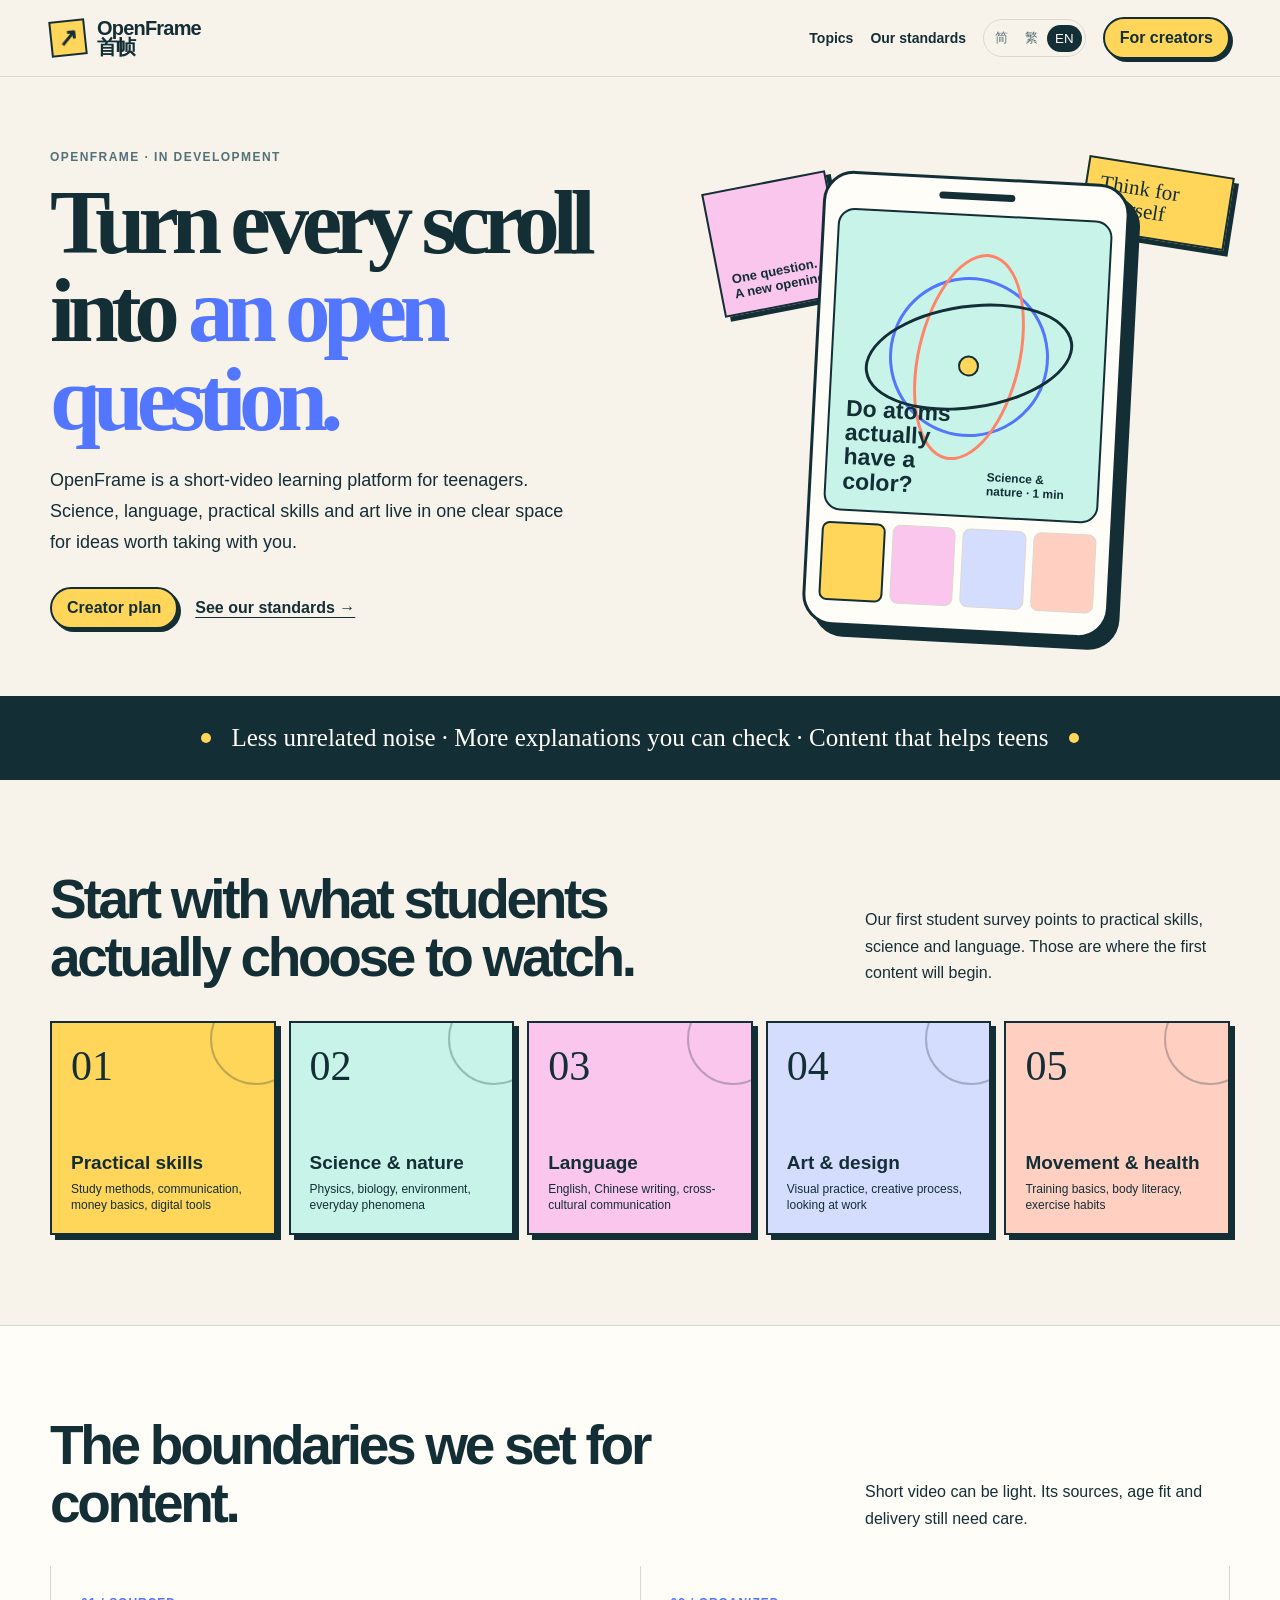
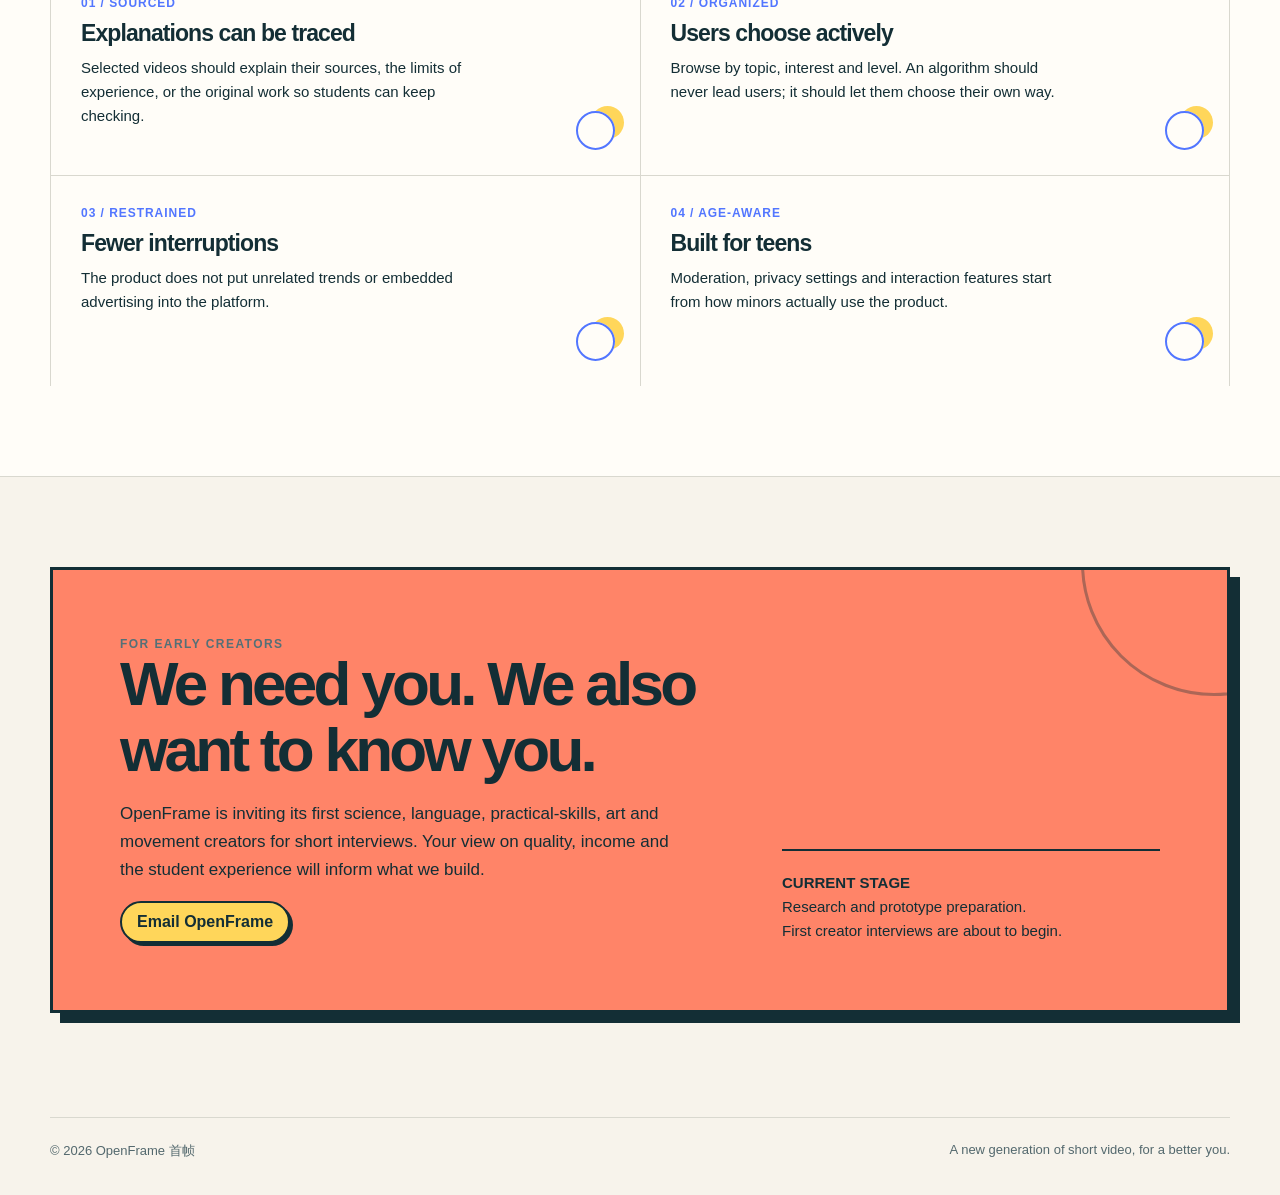
==== index.html @ d8af4b47 "Publish OpenFrame landing page" ====
<!doctype html>
<html lang="zh-Hans"><head><meta charset="utf-8"><meta name="viewport" content="width=device-width,initial-scale=1"><meta name="description" content="OpenFrame 首帧：给青少年的知识短视频平台。"><title>OpenFrame｜首帧</title>
<link rel="stylesheet" href="overrides.css"><style>
:root{--i:#132e35;--c:#f7f3eb;--p:#fffdf8;--y:#ffd65a;--a:#c7f3e8;--o:#ff8468;--b:#5276ff;--k:#fbc6ed;--l:#d9d8cf}*{box-sizing:border-box}html{scroll-behavior:smooth}body{margin:0;background:var(--c);color:var(--i);font-family:"Avenir Next","Noto Sans SC","PingFang SC",Arial,sans-serif}a{color:inherit;text-decoration:none}.wrap{width:min(1180px,calc(100% - 40px));margin:auto}header{position:sticky;top:0;z-index:9;background:#f7f3ebee;border-bottom:1px solid var(--l);backdrop-filter:blur(9px)}.nav{height:76px;display:flex;align-items:center;justify-content:space-between;gap:15px}.brand{display:flex;align-items:center;gap:11px;font-size:20px;font-weight:800;line-height:.95;letter-spacing:-.04em}.mark{width:36px;height:36px;display:grid;place-items:center;background:var(--y);border:2px solid var(--i);transform:rotate(-6deg)}.mark:after{content:"↗";font-size:24px}.right,.links,.langs{display:flex;align-items:center;gap:17px}.links{font-size:14px;font-weight:750}.langs{gap:1px;padding:3px;border:1px solid var(--l);border-radius:999px}.lang{border:0;border-radius:999px;background:transparent;color:#587076;padding:6px 8px;font:750 11px inherit;cursor:pointer}.lang.active{background:var(--i);color:var(--p)}.pill{display:inline-block;padding:10px 15px;border:2px solid var(--i);border-radius:999px;background:var(--y);box-shadow:3px 3px 0 var(--i);font-weight:800}.hero{padding:70px 0 64px;overflow:hidden}.hero-grid{display:grid;grid-template-columns:1.06fr .94fr;align-items:center;gap:55px}.eyebrow{color:#547077;font-size:12px;font-weight:850;letter-spacing:.12em;text-transform:uppercase}h1{margin:15px 0 21px;font:700 clamp(48px,7.15vw,91px)/.97 Georgia,"Noto Serif SC",serif;letter-spacing:-.08em}h1 em{color:var(--b);font-style:normal}.copy{max-width:530px;margin:0;font-size:18px;line-height:1.72}.actions{display:flex;align-items:center;gap:17px;flex-wrap:wrap;margin-top:29px}.under{font-weight:800;text-decoration:underline;text-underline-offset:4px}.scene{position:relative;min-height:485px}.tag{position:absolute;top:7%;left:2%;width:126px;height:126px;padding:12px;display:flex;align-items:end;background:var(--k);border:2px solid var(--i);box-shadow:5px 5px 0 var(--i);transform:rotate(-11deg);font-weight:850;font-size:13px}.bubble{position:absolute;right:0;top:4%;padding:13px;width:147px;background:var(--y);border:2px solid var(--i);box-shadow:5px 5px 0 var(--i);transform:rotate(9deg);font:21px/1.04 Georgia,serif}.phone{position:absolute;bottom:0;left:50%;translate:-50%;width:min(307px,72vw);height:455px;padding:13px;border:3px solid var(--i);border-radius:31px;background:var(--p);box-shadow:11px 11px 0 var(--i);transform:rotate(3deg)}.bar{width:76px;height:7px;margin:0 auto 14px;background:var(--i);border-radius:10px}.video{position:relative;height:303px;padding:16px;display:flex;align-items:end;overflow:hidden;border:2px solid var(--i);border-radius:17px;background:var(--a)}.atom{position:absolute;left:50%;top:47%;width:160px;height:160px;translate:-50% -50%;border:3px solid var(--b);border-radius:50%;transform:rotate(38deg)}.atom:before,.atom:after{content:"";position:absolute;inset:25px -28px;border:3px solid var(--o);border-radius:50%;transform:rotate(62deg)}.atom:after{border-color:var(--i);transform:rotate(-49deg)}.nucleus{position:absolute;left:50%;top:50%;width:21px;height:21px;translate:-50% -50%;border:2px solid var(--i);border-radius:50%;background:var(--y)}.video strong,.video span{position:relative}.video strong{font-size:23px;line-height:1.06}.video span{margin:0 0 2px 9px;font-size:12px;font-weight:750}.thumbs{display:grid;grid-template-columns:repeat(4,1fr);gap:7px;padding-top:11px}.thumb{height:79px;border:1px solid var(--l);border-radius:8px;background:#ebeae2}.thumb:nth-child(1){background:var(--y);border:2px solid var(--i)}.thumb:nth-child(2){background:var(--k)}.thumb:nth-child(3){background:#d5ddff}.thumb:nth-child(4){background:#ffd0c2}.statement{padding:18px 0;background:var(--i);color:var(--p)}.statement .wrap{display:flex;align-items:center;justify-content:center;gap:20px;min-height:48px;text-align:center;font:clamp(17px,2vw,25px)/1.25 Georgia,"Noto Serif SC",serif}.statement i{width:10px;height:10px;flex:0 0 auto;border-radius:50%;background:var(--y)}section{padding:90px 0}.section-top{display:flex;align-items:end;justify-content:space-between;gap:35px;margin-bottom:34px}h2{max-width:700px;margin:0;font-size:clamp(31px,4.3vw,55px);line-height:1.06;letter-spacing:-.06em}.sub{max-width:365px;margin:0;font-size:16px;line-height:1.65}.topics{display:grid;grid-template-columns:repeat(5,1fr);gap:13px}.topic{position:relative;display:flex;flex-direction:column;justify-content:space-between;min-height:214px;padding:19px;overflow:hidden;border:2px solid var(--i);box-shadow:5px 5px 0 var(--i)}.topic:before{content:"";position:absolute;right:-28px;top:-30px;width:88px;height:88px;border:2px solid var(--i);border-radius:50%;opacity:.28}.topic:nth-child(1){background:var(--y)}.topic:nth-child(2){background:var(--a)}.topic:nth-child(3){background:var(--k)}.topic:nth-child(4){background:#d5ddff}.topic:nth-child(5){background:#ffd0c2}.num{font:42px Georgia,serif}.topic b{font-size:19px}.topic small{display:block;margin-top:7px;font-size:12px;line-height:1.36}.principles{background:var(--p);border-top:1px solid var(--l);border-bottom:1px solid var(--l)}.principle-list{display:grid;grid-template-columns:1fr 1fr;border-left:1px solid var(--l)}.principle{position:relative;min-height:210px;padding:30px;overflow:hidden;border-right:1px solid var(--l);border-bottom:1px solid var(--l)}.principle:nth-last-child(-n+2){border-bottom:0}.principle:after{content:"";position:absolute;right:25px;bottom:25px;width:35px;height:35px;border:2px solid var(--b);border-radius:50%;box-shadow:12px -8px 0 -3px var(--y)}.principle label{display:block;margin-bottom:10px;color:var(--b);font-size:12px;font-weight:850;letter-spacing:.08em}.principle h3{margin:0 0 9px;font-size:23px;letter-spacing:-.04em}.principle p{max-width:390px;margin:0;font-size:15px;line-height:1.6}.creator{padding-bottom:104px}.creator-box{position:relative;display:grid;grid-template-columns:1.25fr .75fr;gap:32px;padding:clamp(30px,6vw,67px);overflow:hidden;border:3px solid var(--i);background:var(--o);box-shadow:10px 10px 0 var(--i)}.creator-box:before{content:"";position:absolute;right:-120px;top:-140px;width:260px;height:260px;border:3px solid var(--i);border-radius:50%;opacity:.35}.creator h2,.creator p,.creator .pill,.aside{position:relative}.creator h2{font-size:clamp(36px,5vw,62px)}.creator p{max-width:570px;font-size:17px;line-height:1.65}.aside{align-self:end;padding-top:20px;border-top:2px solid var(--i);font-size:15px;line-height:1.6}footer{display:flex;justify-content:space-between;gap:20px;padding:24px 0 35px;border-top:1px solid var(--l);color:#53686d;font-size:13px}@media(max-width:810px){.links a:not(.pill),.langs{display:none}.hero{padding-top:48px}.hero-grid,.creator-box{grid-template-columns:1fr;gap:38px}.scene{min-height:440px}.section-top{display:block}.sub{margin-top:18px}.topics{grid-template-columns:1fr 1fr}.topic:last-child{grid-column:span 2;min-height:150px}.principle-list{grid-template-columns:1fr}.principle:nth-last-child(2){border-bottom:1px solid var(--l)}footer{display:block}footer span+span{display:block;margin-top:8px}}@media(max-width:450px){.wrap{width:min(100% - 28px,1180px)}.brand{font-size:18px}.phone{width:285px}.right{gap:8px}.right .pill{padding:8px 10px;font-size:12px}}
</style></head>
<body><header><div class="wrap nav"><a class="brand" href="#top"><span class="mark"></span><span>OpenFrame<br>首帧</span></a><div class="right"><nav class="links"><a href="#topics" data-t="navTopics">内容方向</a><a href="#principles" data-t="navPrinciples">我们怎么做</a></nav><div class="langs"><button class="lang" data-l="zh-Hans">简</button><button class="lang" data-l="zh-Hant">繁</button><button class="lang" data-l="en">EN</button></div><a class="pill" href="#creator" data-t="navCreator">给创作者</a></div></div></header>
<main id="top"><section class="hero"><div class="wrap hero-grid"><div><div class="eyebrow" data-t="eyebrow">OpenFrame / 首帧 · 正在筹备</div><h1 data-h="heroTitle">把每一次<br>刷视频，变成<br><em>打开一个问题。</em></h1><p class="copy" data-t="heroCopy">首帧是为中学生设计的知识短视频平台。科学、语言、生活技能与艺术内容在同一个清晰的学习界面里，让用户在日常使用中学到能带走的东西。</p><div class="actions"><a class="pill" href="#creator" data-t="heroCta">我想了解创作者计划</a><a class="under" href="#principles" data-t="heroLink">看看我们的标准 →</a></div></div><div class="scene"><div class="tag" data-h="visualLabel">一个问题，<br>一扇新窗口。</div><div class="bubble" data-h="visualSpeech">学会自己<br>判断</div><div class="phone"><div class="bar"></div><div class="video"><div class="atom"></div><div class="nucleus"></div><strong data-h="videoQuestion">原子真的<br>有颜色吗？</strong><span data-t="videoMeta">科学与自然 · 1 分钟</span></div><div class="thumbs"><i class="thumb"></i><i class="thumb"></i><i class="thumb"></i><i class="thumb"></i></div></div></div></div></section>
<div class="statement"><div class="wrap"><i></i><span data-t="statement">少一点无关信息 · 多一点可验证的解释 · 给青少年真正有用的内容</span><i></i></div></div>
<section id="topics"><div class="wrap"><div class="section-top"><h2 data-t="topicsTitle">从学生真正会去看的内容开始。</h2><p class="sub" data-t="topicsCopy">早期学生问卷显示，生活技能、科学和语言是最受欢迎的方向。首批内容会先把这些做清楚。</p></div><div class="topics"><article class="topic"><div class="num">01</div><div><b data-t="topic1">生活技能</b><small data-t="topic1s">学习方法、表达、金钱常识、数字工具</small></div></article><article class="topic"><div class="num">02</div><div><b data-t="topic2">科学与自然</b><small data-t="topic2s">物理、生物、环境、日常现象</small></div></article><article class="topic"><div class="num">03</div><div><b data-t="topic3">语言</b><small data-t="topic3s">英语、中文写作、跨文化沟通</small></div></article><article class="topic"><div class="num">04</div><div><b data-t="topic4">艺术与设计</b><small data-t="topic4s">视觉训练、创作方法、作品观察</small></div></article><article class="topic"><div class="num">05</div><div><b data-t="topic5">运动与健康</b><small data-t="topic5s">基础训练、身体常识、运动习惯</small></div></article></div></div></section>
<section id="principles" class="principles"><div class="wrap"><div class="section-top"><h2 data-t="principlesTitle">我们给内容设下的边界。</h2><p class="sub" data-t="principlesCopy">短视频可以轻，但信息来源、适龄程度和表达方式不能随便。</p></div><div class="principle-list"><article class="principle"><label data-t="p1l">01 / 有出处</label><h3 data-t="p1h">解释能追溯</h3><p data-t="p1p">每条入选内容会尽量说明资料出处、经验范围或原始作品来源，让学生能继续查证。</p></article><article class="principle"><label data-t="p2l">02 / 有分区</label><h3 data-t="p2h">用户能主动选择</h3><p data-t="p2p">按主题、兴趣与难度浏览。算法从来不应带着用户走、而应允许用户选择怎么走。</p></article><article class="principle"><label data-t="p3l">03 / 有节制</label><h3 data-t="p3h">少一点打断</h3><p data-t="p3p">产品不把无关热点和广告植入平台中。</p></article><article class="principle"><label data-t="p4l">04 / 有年龄意识</label><h3 data-t="p4h">为青少年而设</h3><p data-t="p4p">内容审核、隐私设置和互动功能，会以未成年用户的实际使用场景为前提。</p></article></div></div></section>
<section id="creator" class="creator"><div class="wrap creator-box"><div><div class="eyebrow">FOR EARLY CREATORS</div><h2 data-t="creatorTitle">我们需要你、也想认识你。</h2><p data-t="creatorCopy">首帧正在邀请第一批科普、语言、生活技能、艺术与运动创作者参与访谈。我们会先听创作者对内容质量、收益与学生体验的看法，再决定产品细节。</p><a class="pill" href="mailto:hello@openframe.run.place?subject=OpenFrame%20Creator%20Contact" data-t="creatorCta">通过邮件联系首帧</a></div><aside class="aside"><strong data-t="stage">目前阶段</strong><br><span data-h="stageText">研究与原型筹备中。<br>首批创作者访谈即将开始。</span></aside></div></section></main>
<footer class="wrap"><span>© 2026 OpenFrame 首帧</span><span data-t="footer">新一代短视频，送给更好的自己。</span></footer>
<script>
const T={
"zh-Hans":{navTopics:"内容方向",navPrinciples:"我们怎么做",navCreator:"给创作者",eyebrow:"OpenFrame / 首帧 · 正在筹备",heroTitle:"把每一次<br>刷视频，变成<br><em>打开一个问题。</em>",heroCopy:"首帧是为中学生设计的知识短视频平台。科学、语言、生活技能与艺术内容在同一个清晰的学习界面里，让用户在日常使用中学到能带走的东西。",heroCta:"我想了解创作者计划",heroLink:"看看我们的标准 →",visualLabel:"一个问题，<br>一扇新窗口。",visualSpeech:"学会自己<br>判断",videoQuestion:"原子真的<br>有颜色吗？",videoMeta:"科学与自然 · 1 分钟",statement:"少一点无关信息 · 多一点可验证的解释 · 给青少年真正有用的内容",topicsTitle:"从学生真正会去看的内容开始。",topicsCopy:"早期学生问卷显示，生活技能、科学和语言是最受欢迎的方向。首批内容会先把这些做清楚。",topic1:"生活技能",topic1s:"学习方法、表达、金钱常识、数字工具",topic2:"科学与自然",topic2s:"物理、生物、环境、日常现象",topic3:"语言",topic3s:"英语、中文写作、跨文化沟通",topic4:"艺术与设计",topic4s:"视觉训练、创作方法、作品观察",topic5:"运动与健康",topic5s:"基础训练、身体常识、运动习惯",principlesTitle:"我们给内容设下的边界。",principlesCopy:"短视频可以轻，但信息来源、适龄程度和表达方式不能随便。",p1l:"01 / 有出处",p1h:"解释能追溯",p1p:"每条入选内容会尽量说明资料出处、经验范围或原始作品来源，让学生能继续查证。",p2l:"02 / 有分区",p2h:"用户能主动选择",p2p:"按主题、兴趣与难度浏览。算法从来不应带着用户走、而应允许用户选择怎么走。",p3l:"03 / 有节制",p3h:"少一点打断",p3p:"产品不把无关热点和广告植入平台中。",p4l:"04 / 有年龄意识",p4h:"为青少年而设",p4p:"内容审核、隐私设置和互动功能，会以未成年用户的实际使用场景为前提。",creatorTitle:"我们需要你、也想认识你。",creatorCopy:"首帧正在邀请第一批科普、语言、生活技能、艺术与运动创作者参与访谈。我们会先听创作者对内容质量、收益与学生体验的看法，再决定产品细节。",creatorCta:"通过邮件联系首帧",stage:"目前阶段",stageText:"研究与原型筹备中。<br>首批创作者访谈即将开始。",footer:"新一代短视频，送给更好的自己。"},
"zh-Hant":{navTopics:"內容方向",navPrinciples:"我們怎麼做",navCreator:"給創作者",eyebrow:"OpenFrame / 首幀 · 正在籌備",heroTitle:"把每一次<br>滑影片，變成<br><em>打開一個問題。</em>",heroCopy:"首幀是為中學生設計的知識短影片平台。科學、語言、生活技能與藝術內容在同一個清晰的學習介面裡，讓用戶在日常使用中學到能帶走的東西。",heroCta:"我想了解創作者計畫",heroLink:"看看我們的標準 →",visualLabel:"一個問題，<br>一扇新窗口。",visualSpeech:"學會自己<br>判斷",videoQuestion:"原子真的<br>有顏色嗎？",videoMeta:"科學與自然 · 1 分鐘",statement:"少一點無關資訊 · 多一點可驗證的解釋 · 給青少年真正有用的內容",topicsTitle:"從學生真正會去看的內容開始。",topicsCopy:"早期學生問卷顯示，生活技能、科學和語言是最受歡迎的方向。首批內容會先把這些做清楚。",topic1:"生活技能",topic1s:"學習方法、表達、金錢常識、數位工具",topic2:"科學與自然",topic2s:"物理、生物、環境、日常現象",topic3:"語言",topic3s:"英語、中文寫作、跨文化溝通",topic4:"藝術與設計",topic4s:"視覺訓練、創作方法、作品觀察",topic5:"運動與健康",topic5s:"基礎訓練、身體常識、運動習慣",principlesTitle:"我們給內容設下的邊界。",principlesCopy:"短影片可以輕，但資訊來源、適齡程度和表達方式不能隨便。",p1l:"01 / 有出處",p1h:"解釋能追溯",p1p:"每條入選內容會盡量說明資料出處、經驗範圍或原始作品來源，讓學生能繼續查證。",p2l:"02 / 有分區",p2h:"用戶能主動選擇",p2p:"按主題、興趣與難度瀏覽。演算法從來不應帶著用戶走、而應允許用戶選擇怎麼走。",p3l:"03 / 有節制",p3h:"少一點打斷",p3p:"產品不把無關熱點和廣告植入平台中。",p4l:"04 / 有年齡意識",p4h:"為青少年而設",p4p:"內容審核、私隱設定和互動功能，會以未成年用戶的實際使用場景為前提。",creatorTitle:"我們需要你、也想認識你。",creatorCopy:"首幀正在邀請第一批科普、語言、生活技能、藝術與運動創作者參與訪談。我們會先聽創作者對內容品質、收益與學生體驗的看法，再決定產品細節。",creatorCta:"透過電郵聯絡首幀",stage:"目前階段",stageText:"研究與原型籌備中。<br>首批創作者訪談即將開始。",footer:"新一代短影片，送給更好的自己。"},
en:{navTopics:"Topics",navPrinciples:"Our standards",navCreator:"For creators",eyebrow:"OpenFrame · in development",heroTitle:"Turn every scroll<br>into <em>an open question.</em>",heroCopy:"OpenFrame is a short-video learning platform for teenagers. Science, language, practical skills and art live in one clear space for ideas worth taking with you.",heroCta:"Creator plan",heroLink:"See our standards →",visualLabel:"One question.<br>A new opening.",visualSpeech:"Think for<br>yourself",videoQuestion:"Do atoms actually<br>have a color?",videoMeta:"Science & nature · 1 min",statement:"Less unrelated noise · More explanations you can check · Content that helps teens",topicsTitle:"Start with what students actually choose to watch.",topicsCopy:"Our first student survey points to practical skills, science and language. Those are where the first content will begin.",topic1:"Practical skills",topic1s:"Study methods, communication, money basics, digital tools",topic2:"Science & nature",topic2s:"Physics, biology, environment, everyday phenomena",topic3:"Language",topic3s:"English, Chinese writing, cross-cultural communication",topic4:"Art & design",topic4s:"Visual practice, creative process, looking at work",topic5:"Movement & health",topic5s:"Training basics, body literacy, exercise habits",principlesTitle:"The boundaries we set for content.",principlesCopy:"Short video can be light. Its sources, age fit and delivery still need care.",p1l:"01 / SOURCED",p1h:"Explanations can be traced",p1p:"Selected videos should explain their sources, the limits of experience, or the original work so students can keep checking.",p2l:"02 / ORGANIZED",p2h:"Users choose actively",p2p:"Browse by topic, interest and level. An algorithm should never lead users; it should let them choose their own way.",p3l:"03 / RESTRAINED",p3h:"Fewer interruptions",p3p:"The product does not put unrelated trends or embedded advertising into the platform.",p4l:"04 / AGE-AWARE",p4h:"Built for teens",p4p:"Moderation, privacy settings and interaction features start from how minors actually use the product.",creatorTitle:"We need you. We also want to know you.",creatorCopy:"OpenFrame is inviting its first science, language, practical-skills, art and movement creators for short interviews. Your view on quality, income and the student experience will inform what we build.",creatorCta:"Email OpenFrame",stage:"CURRENT STAGE",stageText:"Research and prototype preparation.<br>First creator interviews are about to begin.",footer:"A new generation of short video, for a better you."}};
function setLang(l){let d=T[l];document.documentElement.lang=l;document.querySelectorAll("[data-t]").forEach(e=>e.textContent=d[e.dataset.t]);document.querySelectorAll("[data-h]").forEach(e=>e.innerHTML=d[e.dataset.h]);document.querySelectorAll(".lang").forEach(e=>e.classList.toggle("active",e.dataset.l===l));localStorage.setItem("openframe-lang",l)}let s=localStorage.getItem("openframe-lang"),n=navigator.language.toLowerCase(),l=s||(n.startsWith("zh-hk")||n.startsWith("zh-tw")||n.startsWith("zh-mo")?"zh-Hant":n.startsWith("zh")?"zh-Hans":"en");setLang(l);document.querySelectorAll(".lang").forEach(b=>b.onclick=()=>setLang(b.dataset.l));
</script></body></html>
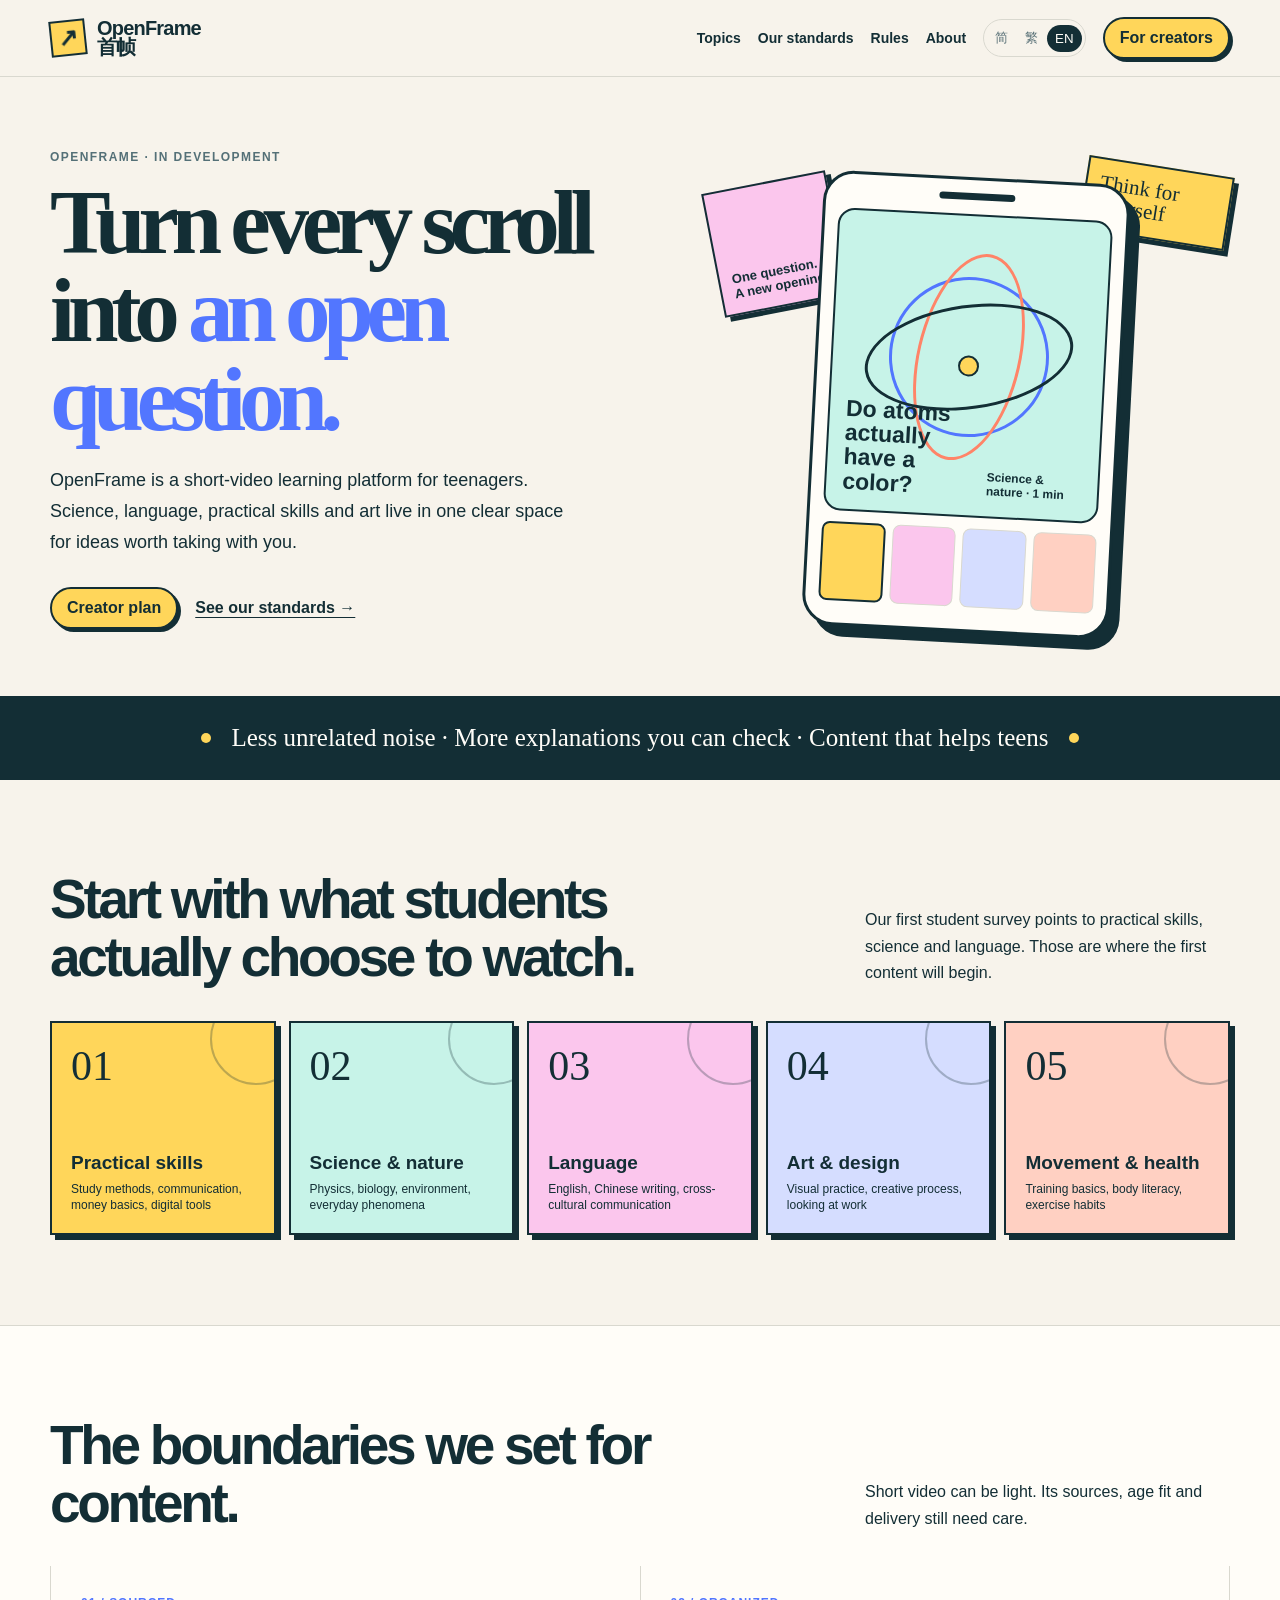
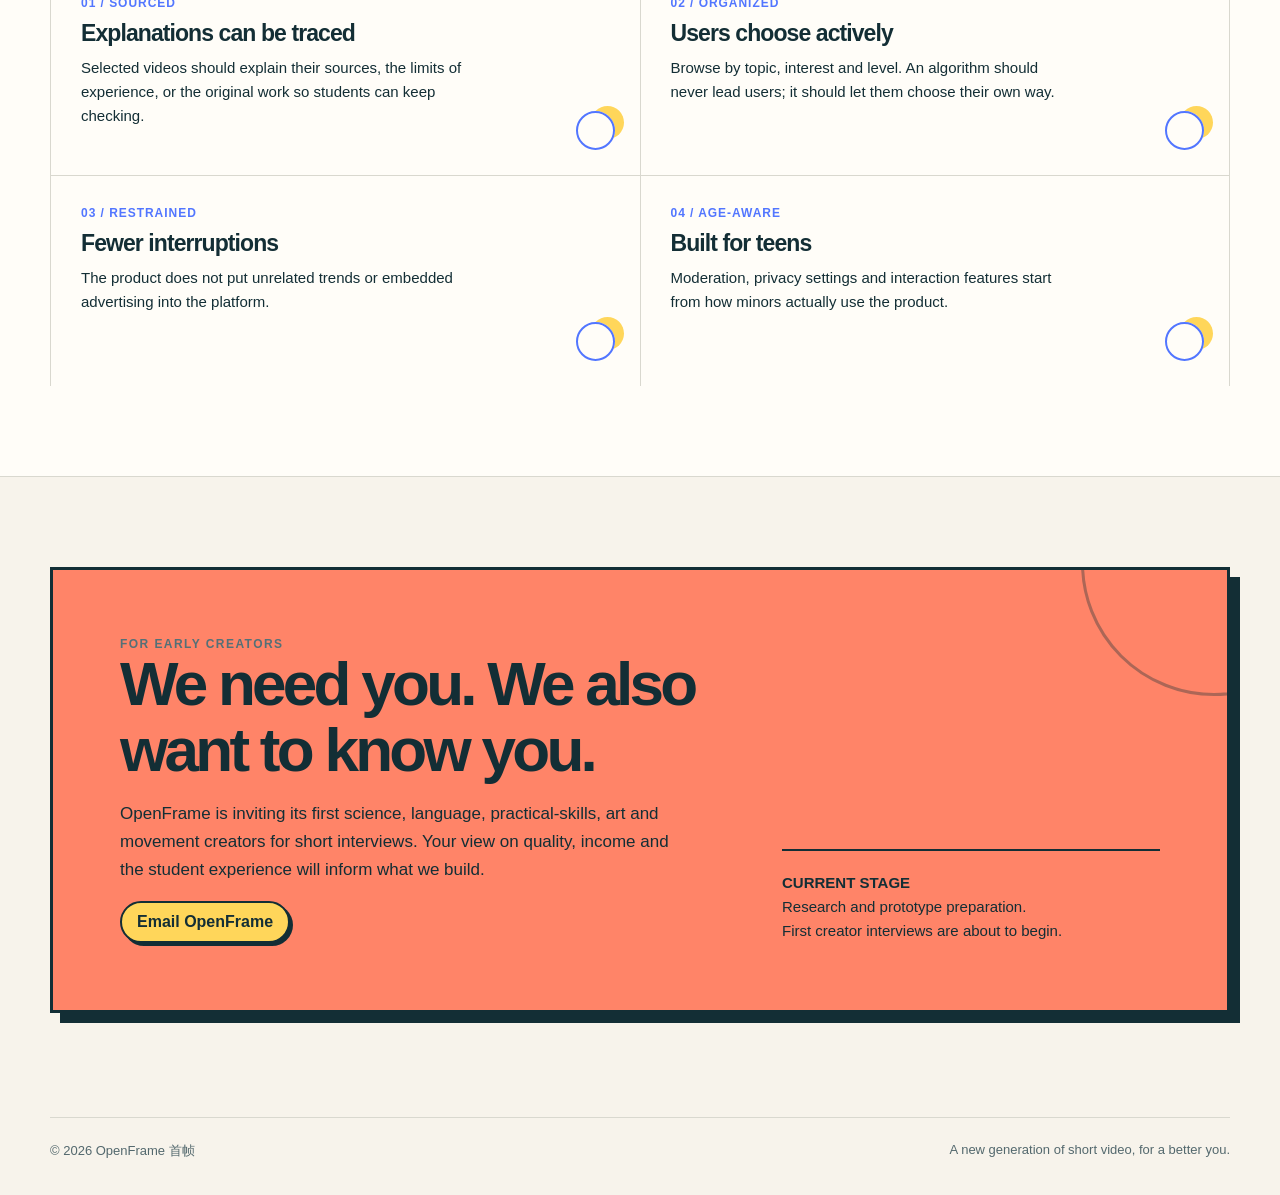
==== commit 8338a352: "Add public links to OpenFrame rules and contact" ====
--- a/index.html
+++ b/index.html
@@ -3,17 +3,17 @@
 <link rel="stylesheet" href="overrides.css"><style>
 :root{--i:#132e35;--c:#f7f3eb;--p:#fffdf8;--y:#ffd65a;--a:#c7f3e8;--o:#ff8468;--b:#5276ff;--k:#fbc6ed;--l:#d9d8cf}*{box-sizing:border-box}html{scroll-behavior:smooth}body{margin:0;background:var(--c);color:var(--i);font-family:"Avenir Next","Noto Sans SC","PingFang SC",Arial,sans-serif}a{color:inherit;text-decoration:none}.wrap{width:min(1180px,calc(100% - 40px));margin:auto}header{position:sticky;top:0;z-index:9;background:#f7f3ebee;border-bottom:1px solid var(--l);backdrop-filter:blur(9px)}.nav{height:76px;display:flex;align-items:center;justify-content:space-between;gap:15px}.brand{display:flex;align-items:center;gap:11px;font-size:20px;font-weight:800;line-height:.95;letter-spacing:-.04em}.mark{width:36px;height:36px;display:grid;place-items:center;background:var(--y);border:2px solid var(--i);transform:rotate(-6deg)}.mark:after{content:"↗";font-size:24px}.right,.links,.langs{display:flex;align-items:center;gap:17px}.links{font-size:14px;font-weight:750}.langs{gap:1px;padding:3px;border:1px solid var(--l);border-radius:999px}.lang{border:0;border-radius:999px;background:transparent;color:#587076;padding:6px 8px;font:750 11px inherit;cursor:pointer}.lang.active{background:var(--i);color:var(--p)}.pill{display:inline-block;padding:10px 15px;border:2px solid var(--i);border-radius:999px;background:var(--y);box-shadow:3px 3px 0 var(--i);font-weight:800}.hero{padding:70px 0 64px;overflow:hidden}.hero-grid{display:grid;grid-template-columns:1.06fr .94fr;align-items:center;gap:55px}.eyebrow{color:#547077;font-size:12px;font-weight:850;letter-spacing:.12em;text-transform:uppercase}h1{margin:15px 0 21px;font:700 clamp(48px,7.15vw,91px)/.97 Georgia,"Noto Serif SC",serif;letter-spacing:-.08em}h1 em{color:var(--b);font-style:normal}.copy{max-width:530px;margin:0;font-size:18px;line-height:1.72}.actions{display:flex;align-items:center;gap:17px;flex-wrap:wrap;margin-top:29px}.under{font-weight:800;text-decoration:underline;text-underline-offset:4px}.scene{position:relative;min-height:485px}.tag{position:absolute;top:7%;left:2%;width:126px;height:126px;padding:12px;display:flex;align-items:end;background:var(--k);border:2px solid var(--i);box-shadow:5px 5px 0 var(--i);transform:rotate(-11deg);font-weight:850;font-size:13px}.bubble{position:absolute;right:0;top:4%;padding:13px;width:147px;background:var(--y);border:2px solid var(--i);box-shadow:5px 5px 0 var(--i);transform:rotate(9deg);font:21px/1.04 Georgia,serif}.phone{position:absolute;bottom:0;left:50%;translate:-50%;width:min(307px,72vw);height:455px;padding:13px;border:3px solid var(--i);border-radius:31px;background:var(--p);box-shadow:11px 11px 0 var(--i);transform:rotate(3deg)}.bar{width:76px;height:7px;margin:0 auto 14px;background:var(--i);border-radius:10px}.video{position:relative;height:303px;padding:16px;display:flex;align-items:end;overflow:hidden;border:2px solid var(--i);border-radius:17px;background:var(--a)}.atom{position:absolute;left:50%;top:47%;width:160px;height:160px;translate:-50% -50%;border:3px solid var(--b);border-radius:50%;transform:rotate(38deg)}.atom:before,.atom:after{content:"";position:absolute;inset:25px -28px;border:3px solid var(--o);border-radius:50%;transform:rotate(62deg)}.atom:after{border-color:var(--i);transform:rotate(-49deg)}.nucleus{position:absolute;left:50%;top:50%;width:21px;height:21px;translate:-50% -50%;border:2px solid var(--i);border-radius:50%;background:var(--y)}.video strong,.video span{position:relative}.video strong{font-size:23px;line-height:1.06}.video span{margin:0 0 2px 9px;font-size:12px;font-weight:750}.thumbs{display:grid;grid-template-columns:repeat(4,1fr);gap:7px;padding-top:11px}.thumb{height:79px;border:1px solid var(--l);border-radius:8px;background:#ebeae2}.thumb:nth-child(1){background:var(--y);border:2px solid var(--i)}.thumb:nth-child(2){background:var(--k)}.thumb:nth-child(3){background:#d5ddff}.thumb:nth-child(4){background:#ffd0c2}.statement{padding:18px 0;background:var(--i);color:var(--p)}.statement .wrap{display:flex;align-items:center;justify-content:center;gap:20px;min-height:48px;text-align:center;font:clamp(17px,2vw,25px)/1.25 Georgia,"Noto Serif SC",serif}.statement i{width:10px;height:10px;flex:0 0 auto;border-radius:50%;background:var(--y)}section{padding:90px 0}.section-top{display:flex;align-items:end;justify-content:space-between;gap:35px;margin-bottom:34px}h2{max-width:700px;margin:0;font-size:clamp(31px,4.3vw,55px);line-height:1.06;letter-spacing:-.06em}.sub{max-width:365px;margin:0;font-size:16px;line-height:1.65}.topics{display:grid;grid-template-columns:repeat(5,1fr);gap:13px}.topic{position:relative;display:flex;flex-direction:column;justify-content:space-between;min-height:214px;padding:19px;overflow:hidden;border:2px solid var(--i);box-shadow:5px 5px 0 var(--i)}.topic:before{content:"";position:absolute;right:-28px;top:-30px;width:88px;height:88px;border:2px solid var(--i);border-radius:50%;opacity:.28}.topic:nth-child(1){background:var(--y)}.topic:nth-child(2){background:var(--a)}.topic:nth-child(3){background:var(--k)}.topic:nth-child(4){background:#d5ddff}.topic:nth-child(5){background:#ffd0c2}.num{font:42px Georgia,serif}.topic b{font-size:19px}.topic small{display:block;margin-top:7px;font-size:12px;line-height:1.36}.principles{background:var(--p);border-top:1px solid var(--l);border-bottom:1px solid var(--l)}.principle-list{display:grid;grid-template-columns:1fr 1fr;border-left:1px solid var(--l)}.principle{position:relative;min-height:210px;padding:30px;overflow:hidden;border-right:1px solid var(--l);border-bottom:1px solid var(--l)}.principle:nth-last-child(-n+2){border-bottom:0}.principle:after{content:"";position:absolute;right:25px;bottom:25px;width:35px;height:35px;border:2px solid var(--b);border-radius:50%;box-shadow:12px -8px 0 -3px var(--y)}.principle label{display:block;margin-bottom:10px;color:var(--b);font-size:12px;font-weight:850;letter-spacing:.08em}.principle h3{margin:0 0 9px;font-size:23px;letter-spacing:-.04em}.principle p{max-width:390px;margin:0;font-size:15px;line-height:1.6}.creator{padding-bottom:104px}.creator-box{position:relative;display:grid;grid-template-columns:1.25fr .75fr;gap:32px;padding:clamp(30px,6vw,67px);overflow:hidden;border:3px solid var(--i);background:var(--o);box-shadow:10px 10px 0 var(--i)}.creator-box:before{content:"";position:absolute;right:-120px;top:-140px;width:260px;height:260px;border:3px solid var(--i);border-radius:50%;opacity:.35}.creator h2,.creator p,.creator .pill,.aside{position:relative}.creator h2{font-size:clamp(36px,5vw,62px)}.creator p{max-width:570px;font-size:17px;line-height:1.65}.aside{align-self:end;padding-top:20px;border-top:2px solid var(--i);font-size:15px;line-height:1.6}footer{display:flex;justify-content:space-between;gap:20px;padding:24px 0 35px;border-top:1px solid var(--l);color:#53686d;font-size:13px}@media(max-width:810px){.links a:not(.pill),.langs{display:none}.hero{padding-top:48px}.hero-grid,.creator-box{grid-template-columns:1fr;gap:38px}.scene{min-height:440px}.section-top{display:block}.sub{margin-top:18px}.topics{grid-template-columns:1fr 1fr}.topic:last-child{grid-column:span 2;min-height:150px}.principle-list{grid-template-columns:1fr}.principle:nth-last-child(2){border-bottom:1px solid var(--l)}footer{display:block}footer span+span{display:block;margin-top:8px}}@media(max-width:450px){.wrap{width:min(100% - 28px,1180px)}.brand{font-size:18px}.phone{width:285px}.right{gap:8px}.right .pill{padding:8px 10px;font-size:12px}}
 </style></head>
-<body><header><div class="wrap nav"><a class="brand" href="#top"><span class="mark"></span><span>OpenFrame<br>首帧</span></a><div class="right"><nav class="links"><a href="#topics" data-t="navTopics">内容方向</a><a href="#principles" data-t="navPrinciples">我们怎么做</a></nav><div class="langs"><button class="lang" data-l="zh-Hans">简</button><button class="lang" data-l="zh-Hant">繁</button><button class="lang" data-l="en">EN</button></div><a class="pill" href="#creator" data-t="navCreator">给创作者</a></div></div></header>
-<main id="top"><section class="hero"><div class="wrap hero-grid"><div><div class="eyebrow" data-t="eyebrow">OpenFrame / 首帧 · 正在筹备</div><h1 data-h="heroTitle">把每一次<br>刷视频，变成<br><em>打开一个问题。</em></h1><p class="copy" data-t="heroCopy">首帧是为中学生设计的知识短视频平台。科学、语言、生活技能与艺术内容在同一个清晰的学习界面里，让用户在日常使用中学到能带走的东西。</p><div class="actions"><a class="pill" href="#creator" data-t="heroCta">我想了解创作者计划</a><a class="under" href="#principles" data-t="heroLink">看看我们的标准 →</a></div></div><div class="scene"><div class="tag" data-h="visualLabel">一个问题，<br>一扇新窗口。</div><div class="bubble" data-h="visualSpeech">学会自己<br>判断</div><div class="phone"><div class="bar"></div><div class="video"><div class="atom"></div><div class="nucleus"></div><strong data-h="videoQuestion">原子真的<br>有颜色吗？</strong><span data-t="videoMeta">科学与自然 · 1 分钟</span></div><div class="thumbs"><i class="thumb"></i><i class="thumb"></i><i class="thumb"></i><i class="thumb"></i></div></div></div></div></section>
+<body><header><div class="wrap nav"><a class="brand" href="#top"><span class="mark"></span><span>OpenFrame<br>首帧</span></a><div class="right"><nav class="links"><a href="#topics" data-t="navTopics">内容方向</a><a href="#principles" data-t="navPrinciples">我们怎么做</a><a href="rules/" data-t="navRules">平台规则</a><a href="about/" data-t="navAbout">关于首帧</a></nav><div class="langs"><button class="lang" data-l="zh-Hans">简</button><button class="lang" data-l="zh-Hant">繁</button><button class="lang" data-l="en">EN</button></div><a class="pill" href="#creator" data-t="navCreator">给创作者</a></div></div></header>
+<main id="top"><section class="hero"><div class="wrap hero-grid"><div><div class="eyebrow" data-t="eyebrow">OpenFrame / 首帧 · 正在筹备</div><h1 data-h="heroTitle">别让时间随<br>手指划走。<br><em>把每一次刷新，变成<br>拆解世界的起点。</em></h1><p class="copy" data-t="heroCopy">首帧是为中学生设计的知识短视频平台。科学、语言、生活技能与艺术内容在同一个清晰的学习界面里，让用户在日常使用中学到能带走的东西。</p><div class="actions"><a class="pill" href="#creator" data-t="heroCta">我想了解创作者计划</a><a class="under" href="#principles" data-t="heroLink">看看我们的标准 →</a></div></div><div class="scene"><div class="tag" data-h="visualLabel">一个问题，<br>一扇新窗口。</div><div class="bubble" data-h="visualSpeech">学会自己<br>判断</div><div class="phone"><div class="bar"></div><div class="video"><div class="atom"></div><div class="nucleus"></div><strong data-h="videoQuestion">原子真的<br>有颜色吗？</strong><span data-t="videoMeta">科学与自然 · 1 分钟</span></div><div class="thumbs"><i class="thumb"></i><i class="thumb"></i><i class="thumb"></i><i class="thumb"></i></div></div></div></div></section>
 <div class="statement"><div class="wrap"><i></i><span data-t="statement">少一点无关信息 · 多一点可验证的解释 · 给青少年真正有用的内容</span><i></i></div></div>
 <section id="topics"><div class="wrap"><div class="section-top"><h2 data-t="topicsTitle">从学生真正会去看的内容开始。</h2><p class="sub" data-t="topicsCopy">早期学生问卷显示，生活技能、科学和语言是最受欢迎的方向。首批内容会先把这些做清楚。</p></div><div class="topics"><article class="topic"><div class="num">01</div><div><b data-t="topic1">生活技能</b><small data-t="topic1s">学习方法、表达、金钱常识、数字工具</small></div></article><article class="topic"><div class="num">02</div><div><b data-t="topic2">科学与自然</b><small data-t="topic2s">物理、生物、环境、日常现象</small></div></article><article class="topic"><div class="num">03</div><div><b data-t="topic3">语言</b><small data-t="topic3s">英语、中文写作、跨文化沟通</small></div></article><article class="topic"><div class="num">04</div><div><b data-t="topic4">艺术与设计</b><small data-t="topic4s">视觉训练、创作方法、作品观察</small></div></article><article class="topic"><div class="num">05</div><div><b data-t="topic5">运动与健康</b><small data-t="topic5s">基础训练、身体常识、运动习惯</small></div></article></div></div></section>
-<section id="principles" class="principles"><div class="wrap"><div class="section-top"><h2 data-t="principlesTitle">我们给内容设下的边界。</h2><p class="sub" data-t="principlesCopy">短视频可以轻，但信息来源、适龄程度和表达方式不能随便。</p></div><div class="principle-list"><article class="principle"><label data-t="p1l">01 / 有出处</label><h3 data-t="p1h">解释能追溯</h3><p data-t="p1p">每条入选内容会尽量说明资料出处、经验范围或原始作品来源，让学生能继续查证。</p></article><article class="principle"><label data-t="p2l">02 / 有分区</label><h3 data-t="p2h">用户能主动选择</h3><p data-t="p2p">按主题、兴趣与难度浏览。算法从来不应带着用户走、而应允许用户选择怎么走。</p></article><article class="principle"><label data-t="p3l">03 / 有节制</label><h3 data-t="p3h">少一点打断</h3><p data-t="p3p">产品不把无关热点和广告植入平台中。</p></article><article class="principle"><label data-t="p4l">04 / 有年龄意识</label><h3 data-t="p4h">为青少年而设</h3><p data-t="p4p">内容审核、隐私设置和互动功能，会以未成年用户的实际使用场景为前提。</p></article></div></div></section>
-<section id="creator" class="creator"><div class="wrap creator-box"><div><div class="eyebrow">FOR EARLY CREATORS</div><h2 data-t="creatorTitle">我们需要你、也想认识你。</h2><p data-t="creatorCopy">首帧正在邀请第一批科普、语言、生活技能、艺术与运动创作者参与访谈。我们会先听创作者对内容质量、收益与学生体验的看法，再决定产品细节。</p><a class="pill" href="mailto:hello@openframe.run.place?subject=OpenFrame%20Creator%20Contact" data-t="creatorCta">通过邮件联系首帧</a></div><aside class="aside"><strong data-t="stage">目前阶段</strong><br><span data-h="stageText">研究与原型筹备中。<br>首批创作者访谈即将开始。</span></aside></div></section></main>
+<section id="principles" class="principles"><div class="wrap"><div class="section-top"><h2 data-t="principlesTitle">我们给内容设下的边界。</h2><p class="sub" data-t="principlesCopy">短视频可以轻，但信息来源、适龄程度和表达方式不能随便。</p></div><div class="principle-list"><article class="principle"><label data-t="p1l">01 / 有出处</label><h3 data-t="p1h">资料有源可查</h3><p data-t="p1p">知识需要经得起推敲。每条内容的经验范围与原始出处均公开可见。</p></article><article class="principle"><label data-t="p2l">02 / 有分区</label><h3 data-t="p2h">由你主导播放</h3><p data-t="p2p">按照真实的求知欲浏览，把时间的控制权握在自己手里。</p></article><article class="principle"><label data-t="p3l">03 / 有节制</label><h3 data-t="p3h">剔除商业干扰</h3><p data-t="p3p">页面保持纯粹，零广告植入。</p></article><article class="principle"><label data-t="p4l">04 / 有年龄意识</label><h3 data-t="p4h">匹配认知节奏</h3><p data-t="p4p">专属青少年的互动与隐私设计，确保每一分钟都安全可用。</p></article></div></div></section>
+<section id="creator" class="creator"><div class="wrap creator-box"><div><div class="eyebrow">FOR EARLY CREATORS</div><h2 data-t="creatorTitle">我们需要你、也想认识你。</h2><p data-t="creatorCopy">首帧在寻找认真做科普的人，你的见解将决定产品最终的细节。</p><a class="pill" href="mailto:hello@openframe.run.place?subject=OpenFrame%20Creator%20Contact" data-t="creatorCta">通过邮件联系首帧</a></div><aside class="aside"><strong data-t="stage">目前阶段</strong><br><span data-h="stageText">研究与原型筹备中。<br>首批创作者访谈即将开始。</span></aside></div></section></main>
 <footer class="wrap"><span>© 2026 OpenFrame 首帧</span><span data-t="footer">新一代短视频，送给更好的自己。</span></footer>
 <script>
 const T={
-"zh-Hans":{navTopics:"内容方向",navPrinciples:"我们怎么做",navCreator:"给创作者",eyebrow:"OpenFrame / 首帧 · 正在筹备",heroTitle:"把每一次<br>刷视频，变成<br><em>打开一个问题。</em>",heroCopy:"首帧是为中学生设计的知识短视频平台。科学、语言、生活技能与艺术内容在同一个清晰的学习界面里，让用户在日常使用中学到能带走的东西。",heroCta:"我想了解创作者计划",heroLink:"看看我们的标准 →",visualLabel:"一个问题，<br>一扇新窗口。",visualSpeech:"学会自己<br>判断",videoQuestion:"原子真的<br>有颜色吗？",videoMeta:"科学与自然 · 1 分钟",statement:"少一点无关信息 · 多一点可验证的解释 · 给青少年真正有用的内容",topicsTitle:"从学生真正会去看的内容开始。",topicsCopy:"早期学生问卷显示，生活技能、科学和语言是最受欢迎的方向。首批内容会先把这些做清楚。",topic1:"生活技能",topic1s:"学习方法、表达、金钱常识、数字工具",topic2:"科学与自然",topic2s:"物理、生物、环境、日常现象",topic3:"语言",topic3s:"英语、中文写作、跨文化沟通",topic4:"艺术与设计",topic4s:"视觉训练、创作方法、作品观察",topic5:"运动与健康",topic5s:"基础训练、身体常识、运动习惯",principlesTitle:"我们给内容设下的边界。",principlesCopy:"短视频可以轻，但信息来源、适龄程度和表达方式不能随便。",p1l:"01 / 有出处",p1h:"解释能追溯",p1p:"每条入选内容会尽量说明资料出处、经验范围或原始作品来源，让学生能继续查证。",p2l:"02 / 有分区",p2h:"用户能主动选择",p2p:"按主题、兴趣与难度浏览。算法从来不应带着用户走、而应允许用户选择怎么走。",p3l:"03 / 有节制",p3h:"少一点打断",p3p:"产品不把无关热点和广告植入平台中。",p4l:"04 / 有年龄意识",p4h:"为青少年而设",p4p:"内容审核、隐私设置和互动功能，会以未成年用户的实际使用场景为前提。",creatorTitle:"我们需要你、也想认识你。",creatorCopy:"首帧正在邀请第一批科普、语言、生活技能、艺术与运动创作者参与访谈。我们会先听创作者对内容质量、收益与学生体验的看法，再决定产品细节。",creatorCta:"通过邮件联系首帧",stage:"目前阶段",stageText:"研究与原型筹备中。<br>首批创作者访谈即将开始。",footer:"新一代短视频，送给更好的自己。"},
-"zh-Hant":{navTopics:"內容方向",navPrinciples:"我們怎麼做",navCreator:"給創作者",eyebrow:"OpenFrame / 首幀 · 正在籌備",heroTitle:"把每一次<br>滑影片，變成<br><em>打開一個問題。</em>",heroCopy:"首幀是為中學生設計的知識短影片平台。科學、語言、生活技能與藝術內容在同一個清晰的學習介面裡，讓用戶在日常使用中學到能帶走的東西。",heroCta:"我想了解創作者計畫",heroLink:"看看我們的標準 →",visualLabel:"一個問題，<br>一扇新窗口。",visualSpeech:"學會自己<br>判斷",videoQuestion:"原子真的<br>有顏色嗎？",videoMeta:"科學與自然 · 1 分鐘",statement:"少一點無關資訊 · 多一點可驗證的解釋 · 給青少年真正有用的內容",topicsTitle:"從學生真正會去看的內容開始。",topicsCopy:"早期學生問卷顯示，生活技能、科學和語言是最受歡迎的方向。首批內容會先把這些做清楚。",topic1:"生活技能",topic1s:"學習方法、表達、金錢常識、數位工具",topic2:"科學與自然",topic2s:"物理、生物、環境、日常現象",topic3:"語言",topic3s:"英語、中文寫作、跨文化溝通",topic4:"藝術與設計",topic4s:"視覺訓練、創作方法、作品觀察",topic5:"運動與健康",topic5s:"基礎訓練、身體常識、運動習慣",principlesTitle:"我們給內容設下的邊界。",principlesCopy:"短影片可以輕，但資訊來源、適齡程度和表達方式不能隨便。",p1l:"01 / 有出處",p1h:"解釋能追溯",p1p:"每條入選內容會盡量說明資料出處、經驗範圍或原始作品來源，讓學生能繼續查證。",p2l:"02 / 有分區",p2h:"用戶能主動選擇",p2p:"按主題、興趣與難度瀏覽。演算法從來不應帶著用戶走、而應允許用戶選擇怎麼走。",p3l:"03 / 有節制",p3h:"少一點打斷",p3p:"產品不把無關熱點和廣告植入平台中。",p4l:"04 / 有年齡意識",p4h:"為青少年而設",p4p:"內容審核、私隱設定和互動功能，會以未成年用戶的實際使用場景為前提。",creatorTitle:"我們需要你、也想認識你。",creatorCopy:"首幀正在邀請第一批科普、語言、生活技能、藝術與運動創作者參與訪談。我們會先聽創作者對內容品質、收益與學生體驗的看法，再決定產品細節。",creatorCta:"透過電郵聯絡首幀",stage:"目前階段",stageText:"研究與原型籌備中。<br>首批創作者訪談即將開始。",footer:"新一代短影片，送給更好的自己。"},
-en:{navTopics:"Topics",navPrinciples:"Our standards",navCreator:"For creators",eyebrow:"OpenFrame · in development",heroTitle:"Turn every scroll<br>into <em>an open question.</em>",heroCopy:"OpenFrame is a short-video learning platform for teenagers. Science, language, practical skills and art live in one clear space for ideas worth taking with you.",heroCta:"Creator plan",heroLink:"See our standards →",visualLabel:"One question.<br>A new opening.",visualSpeech:"Think for<br>yourself",videoQuestion:"Do atoms actually<br>have a color?",videoMeta:"Science & nature · 1 min",statement:"Less unrelated noise · More explanations you can check · Content that helps teens",topicsTitle:"Start with what students actually choose to watch.",topicsCopy:"Our first student survey points to practical skills, science and language. Those are where the first content will begin.",topic1:"Practical skills",topic1s:"Study methods, communication, money basics, digital tools",topic2:"Science & nature",topic2s:"Physics, biology, environment, everyday phenomena",topic3:"Language",topic3s:"English, Chinese writing, cross-cultural communication",topic4:"Art & design",topic4s:"Visual practice, creative process, looking at work",topic5:"Movement & health",topic5s:"Training basics, body literacy, exercise habits",principlesTitle:"The boundaries we set for content.",principlesCopy:"Short video can be light. Its sources, age fit and delivery still need care.",p1l:"01 / SOURCED",p1h:"Explanations can be traced",p1p:"Selected videos should explain their sources, the limits of experience, or the original work so students can keep checking.",p2l:"02 / ORGANIZED",p2h:"Users choose actively",p2p:"Browse by topic, interest and level. An algorithm should never lead users; it should let them choose their own way.",p3l:"03 / RESTRAINED",p3h:"Fewer interruptions",p3p:"The product does not put unrelated trends or embedded advertising into the platform.",p4l:"04 / AGE-AWARE",p4h:"Built for teens",p4p:"Moderation, privacy settings and interaction features start from how minors actually use the product.",creatorTitle:"We need you. We also want to know you.",creatorCopy:"OpenFrame is inviting its first science, language, practical-skills, art and movement creators for short interviews. Your view on quality, income and the student experience will inform what we build.",creatorCta:"Email OpenFrame",stage:"CURRENT STAGE",stageText:"Research and prototype preparation.<br>First creator interviews are about to begin.",footer:"A new generation of short video, for a better you."}};
+"zh-Hans":{navRules:"平台规则",navAbout:"关于首帧",navTopics:"内容方向",navPrinciples:"我们怎么做",navCreator:"给创作者",eyebrow:"OpenFrame / 首帧 · 正在筹备",heroTitle:"别让时间随<br>手指划走。<br><em>把每一次刷新，变成<br>拆解世界的起点。</em>",heroCopy:"首帧是为中学生设计的知识短视频平台。科学、语言、生活技能与艺术内容在同一个清晰的学习界面里，让用户在日常使用中学到能带走的东西。",heroCta:"我想了解创作者计划",heroLink:"看看我们的标准 →",visualLabel:"一个问题，<br>一扇新窗口。",visualSpeech:"学会自己<br>判断",videoQuestion:"原子真的<br>有颜色吗？",videoMeta:"科学与自然 · 1 分钟",statement:"少一点无关信息 · 多一点可验证的解释 · 给青少年真正有用的内容",topicsTitle:"从学生真正会去看的内容开始。",topicsCopy:"早期学生问卷显示，生活技能、科学和语言是最受欢迎的方向。首批内容会先把这些做清楚。",topic1:"生活技能",topic1s:"学习方法、表达、金钱常识、数字工具",topic2:"科学与自然",topic2s:"物理、生物、环境、日常现象",topic3:"语言",topic3s:"英语、中文写作、跨文化沟通",topic4:"艺术与设计",topic4s:"视觉训练、创作方法、作品观察",topic5:"运动与健康",topic5s:"基础训练、身体常识、运动习惯",principlesTitle:"我们给内容设下的边界。",principlesCopy:"短视频可以轻，但信息来源、适龄程度和表达方式不能随便。",p1l:"01 / 有出处",p1h:"资料有源可查",p1p:"知识需要经得起推敲。每条内容的经验范围与原始出处均公开可见。",p2l:"02 / 有分区",p2h:"由你主导播放",p2p:"按照真实的求知欲浏览，把时间的控制权握在自己手里。",p3l:"03 / 有节制",p3h:"剔除商业干扰",p3p:"页面保持纯粹，零广告植入。",p4l:"04 / 有年龄意识",p4h:"匹配认知节奏",p4p:"专属青少年的互动与隐私设计，确保每一分钟都安全可用。",creatorTitle:"我们需要你、也想认识你。",creatorCopy:"首帧在寻找认真做科普的人，你的见解将决定产品最终的细节。",creatorCta:"通过邮件联系首帧",stage:"目前阶段",stageText:"研究与原型筹备中。<br>首批创作者访谈即将开始。",footer:"新一代短视频，送给更好的自己。"},
+"zh-Hant":{navRules:"平台規則",navAbout:"關於首幀",navTopics:"內容方向",navPrinciples:"我們怎麼做",navCreator:"給創作者",eyebrow:"OpenFrame / 首幀 · 正在籌備",heroTitle:"別讓時間隨<br>手指劃走。<br><em>把每一次刷新，變成<br>拆解世界的起點。</em>",heroCopy:"首幀是為中學生設計的知識短影片平台。科學、語言、生活技能與藝術內容在同一個清晰的學習介面裡，讓用戶在日常使用中學到能帶走的東西。",heroCta:"我想了解創作者計畫",heroLink:"看看我們的標準 →",visualLabel:"一個問題，<br>一扇新窗口。",visualSpeech:"學會自己<br>判斷",videoQuestion:"原子真的<br>有顏色嗎？",videoMeta:"科學與自然 · 1 分鐘",statement:"少一點無關資訊 · 多一點可驗證的解釋 · 給青少年真正有用的內容",topicsTitle:"從學生真正會去看的內容開始。",topicsCopy:"早期學生問卷顯示，生活技能、科學和語言是最受歡迎的方向。首批內容會先把這些做清楚。",topic1:"生活技能",topic1s:"學習方法、表達、金錢常識、數位工具",topic2:"科學與自然",topic2s:"物理、生物、環境、日常現象",topic3:"語言",topic3s:"英語、中文寫作、跨文化溝通",topic4:"藝術與設計",topic4s:"視覺訓練、創作方法、作品觀察",topic5:"運動與健康",topic5s:"基礎訓練、身體常識、運動習慣",principlesTitle:"我們給內容設下的邊界。",principlesCopy:"短影片可以輕，但資訊來源、適齡程度和表達方式不能隨便。",p1l:"01 / 有出處",p1h:"資料有源可查",p1p:"知識需要經得起推敲。每條內容的經驗範圍與原始出處均公開可見。",p2l:"02 / 有分區",p2h:"由你主導播放",p2p:"按照真實的求知慾瀏覽，把時間的控制權握在自己手裡。",p3l:"03 / 有節制",p3h:"剔除商業干擾",p3p:"頁面保持純粹，零廣告植入。",p4l:"04 / 有年齡意識",p4h:"匹配認知節奏",p4p:"專屬青少年的互動與隱私設計，確保每一分鐘都安全可用。",creatorTitle:"我們需要你、也想認識你。",creatorCopy:"首幀在尋找認真做科普的人，你的見解將決定產品最終的細節。",creatorCta:"透過電郵聯絡首幀",stage:"目前階段",stageText:"研究與原型籌備中。<br>首批創作者訪談即將開始。",footer:"新一代短影片，送給更好的自己。"},
+en:{navRules:"Rules",navAbout:"About",navTopics:"Topics",navPrinciples:"Our standards",navCreator:"For creators",eyebrow:"OpenFrame · in development",heroTitle:"Turn every scroll<br>into <em>an open question.</em>",heroCopy:"OpenFrame is a short-video learning platform for teenagers. Science, language, practical skills and art live in one clear space for ideas worth taking with you.",heroCta:"Creator plan",heroLink:"See our standards →",visualLabel:"One question.<br>A new opening.",visualSpeech:"Think for<br>yourself",videoQuestion:"Do atoms actually<br>have a color?",videoMeta:"Science & nature · 1 min",statement:"Less unrelated noise · More explanations you can check · Content that helps teens",topicsTitle:"Start with what students actually choose to watch.",topicsCopy:"Our first student survey points to practical skills, science and language. Those are where the first content will begin.",topic1:"Practical skills",topic1s:"Study methods, communication, money basics, digital tools",topic2:"Science & nature",topic2s:"Physics, biology, environment, everyday phenomena",topic3:"Language",topic3s:"English, Chinese writing, cross-cultural communication",topic4:"Art & design",topic4s:"Visual practice, creative process, looking at work",topic5:"Movement & health",topic5s:"Training basics, body literacy, exercise habits",principlesTitle:"The boundaries we set for content.",principlesCopy:"Short video can be light. Its sources, age fit and delivery still need care.",p1l:"01 / SOURCED",p1h:"Explanations can be traced",p1p:"Selected videos should explain their sources, the limits of experience, or the original work so students can keep checking.",p2l:"02 / ORGANIZED",p2h:"Users choose actively",p2p:"Browse by topic, interest and level. An algorithm should never lead users; it should let them choose their own way.",p3l:"03 / RESTRAINED",p3h:"Fewer interruptions",p3p:"The product does not put unrelated trends or embedded advertising into the platform.",p4l:"04 / AGE-AWARE",p4h:"Built for teens",p4p:"Moderation, privacy settings and interaction features start from how minors actually use the product.",creatorTitle:"We need you. We also want to know you.",creatorCopy:"OpenFrame is inviting its first science, language, practical-skills, art and movement creators for short interviews. Your view on quality, income and the student experience will inform what we build.",creatorCta:"Email OpenFrame",stage:"CURRENT STAGE",stageText:"Research and prototype preparation.<br>First creator interviews are about to begin.",footer:"A new generation of short video, for a better you."}};
 function setLang(l){let d=T[l];document.documentElement.lang=l;document.querySelectorAll("[data-t]").forEach(e=>e.textContent=d[e.dataset.t]);document.querySelectorAll("[data-h]").forEach(e=>e.innerHTML=d[e.dataset.h]);document.querySelectorAll(".lang").forEach(e=>e.classList.toggle("active",e.dataset.l===l));localStorage.setItem("openframe-lang",l)}let s=localStorage.getItem("openframe-lang"),n=navigator.language.toLowerCase(),l=s||(n.startsWith("zh-hk")||n.startsWith("zh-tw")||n.startsWith("zh-mo")?"zh-Hant":n.startsWith("zh")?"zh-Hans":"en");setLang(l);document.querySelectorAll(".lang").forEach(b=>b.onclick=()=>setLang(b.dataset.l));
 </script></body></html>
--- a/overrides.css
+++ b/overrides.css
@@ -0,0 +1,6 @@
+@media (max-width:810px) {
+  .langs { display:flex !important; }
+}
+@media (max-width:450px) {
+  .lang { padding:5px 6px; font-size:10px; }
+}
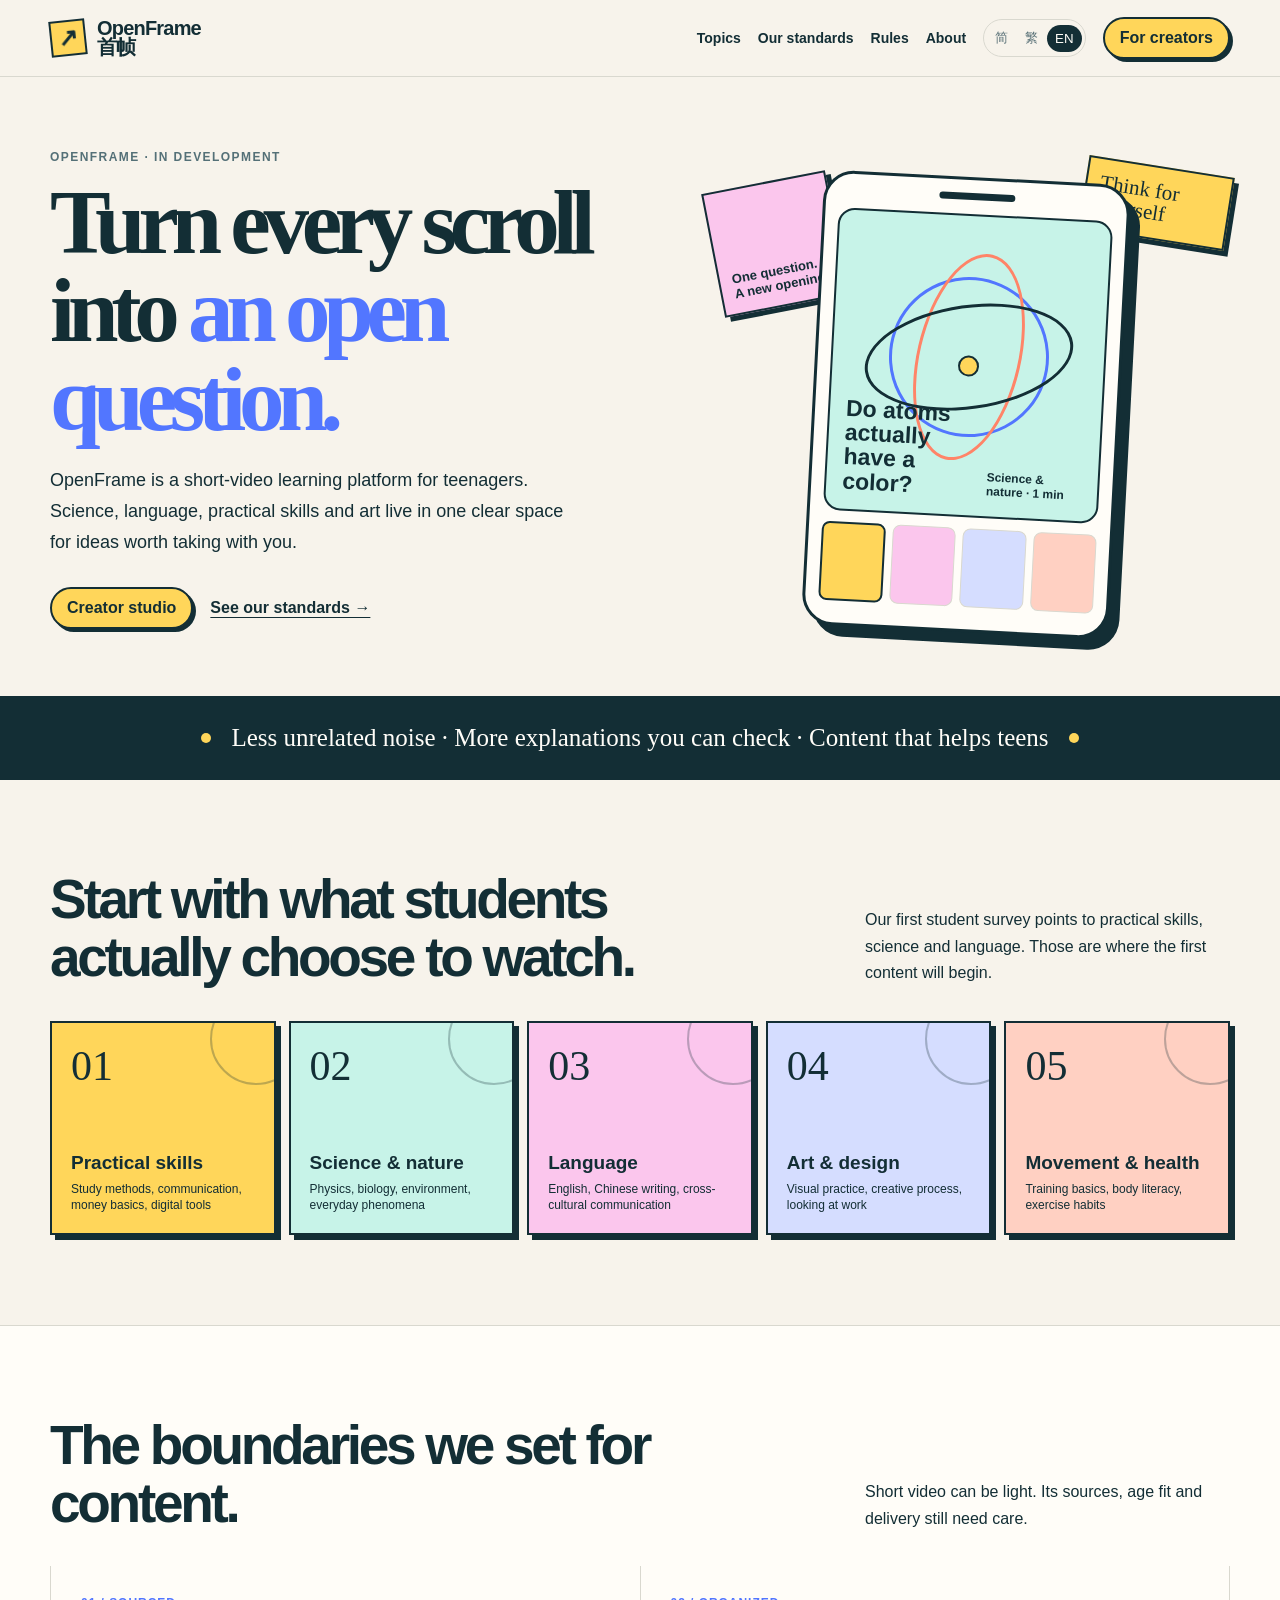
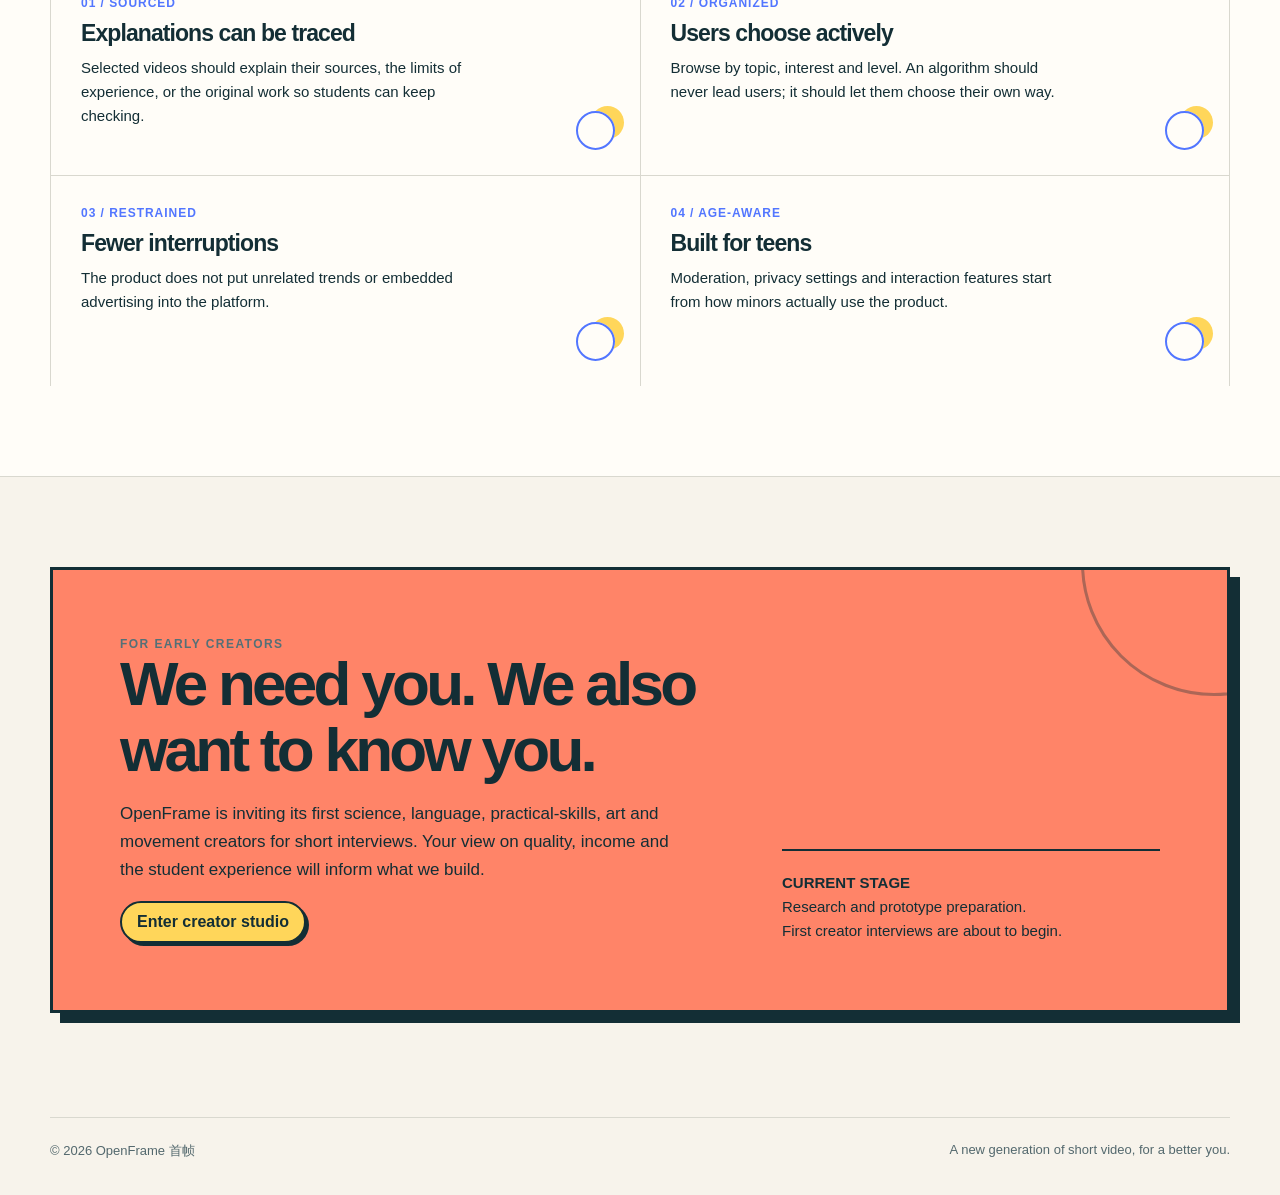
==== commit b16e2823: "Link public OpenFrame site to creator studio" ====
--- a/index.html
+++ b/index.html
@@ -4,16 +4,16 @@
 :root{--i:#132e35;--c:#f7f3eb;--p:#fffdf8;--y:#ffd65a;--a:#c7f3e8;--o:#ff8468;--b:#5276ff;--k:#fbc6ed;--l:#d9d8cf}*{box-sizing:border-box}html{scroll-behavior:smooth}body{margin:0;background:var(--c);color:var(--i);font-family:"Avenir Next","Noto Sans SC","PingFang SC",Arial,sans-serif}a{color:inherit;text-decoration:none}.wrap{width:min(1180px,calc(100% - 40px));margin:auto}header{position:sticky;top:0;z-index:9;background:#f7f3ebee;border-bottom:1px solid var(--l);backdrop-filter:blur(9px)}.nav{height:76px;display:flex;align-items:center;justify-content:space-between;gap:15px}.brand{display:flex;align-items:center;gap:11px;font-size:20px;font-weight:800;line-height:.95;letter-spacing:-.04em}.mark{width:36px;height:36px;display:grid;place-items:center;background:var(--y);border:2px solid var(--i);transform:rotate(-6deg)}.mark:after{content:"↗";font-size:24px}.right,.links,.langs{display:flex;align-items:center;gap:17px}.links{font-size:14px;font-weight:750}.langs{gap:1px;padding:3px;border:1px solid var(--l);border-radius:999px}.lang{border:0;border-radius:999px;background:transparent;color:#587076;padding:6px 8px;font:750 11px inherit;cursor:pointer}.lang.active{background:var(--i);color:var(--p)}.pill{display:inline-block;padding:10px 15px;border:2px solid var(--i);border-radius:999px;background:var(--y);box-shadow:3px 3px 0 var(--i);font-weight:800}.hero{padding:70px 0 64px;overflow:hidden}.hero-grid{display:grid;grid-template-columns:1.06fr .94fr;align-items:center;gap:55px}.eyebrow{color:#547077;font-size:12px;font-weight:850;letter-spacing:.12em;text-transform:uppercase}h1{margin:15px 0 21px;font:700 clamp(48px,7.15vw,91px)/.97 Georgia,"Noto Serif SC",serif;letter-spacing:-.08em}h1 em{color:var(--b);font-style:normal}.copy{max-width:530px;margin:0;font-size:18px;line-height:1.72}.actions{display:flex;align-items:center;gap:17px;flex-wrap:wrap;margin-top:29px}.under{font-weight:800;text-decoration:underline;text-underline-offset:4px}.scene{position:relative;min-height:485px}.tag{position:absolute;top:7%;left:2%;width:126px;height:126px;padding:12px;display:flex;align-items:end;background:var(--k);border:2px solid var(--i);box-shadow:5px 5px 0 var(--i);transform:rotate(-11deg);font-weight:850;font-size:13px}.bubble{position:absolute;right:0;top:4%;padding:13px;width:147px;background:var(--y);border:2px solid var(--i);box-shadow:5px 5px 0 var(--i);transform:rotate(9deg);font:21px/1.04 Georgia,serif}.phone{position:absolute;bottom:0;left:50%;translate:-50%;width:min(307px,72vw);height:455px;padding:13px;border:3px solid var(--i);border-radius:31px;background:var(--p);box-shadow:11px 11px 0 var(--i);transform:rotate(3deg)}.bar{width:76px;height:7px;margin:0 auto 14px;background:var(--i);border-radius:10px}.video{position:relative;height:303px;padding:16px;display:flex;align-items:end;overflow:hidden;border:2px solid var(--i);border-radius:17px;background:var(--a)}.atom{position:absolute;left:50%;top:47%;width:160px;height:160px;translate:-50% -50%;border:3px solid var(--b);border-radius:50%;transform:rotate(38deg)}.atom:before,.atom:after{content:"";position:absolute;inset:25px -28px;border:3px solid var(--o);border-radius:50%;transform:rotate(62deg)}.atom:after{border-color:var(--i);transform:rotate(-49deg)}.nucleus{position:absolute;left:50%;top:50%;width:21px;height:21px;translate:-50% -50%;border:2px solid var(--i);border-radius:50%;background:var(--y)}.video strong,.video span{position:relative}.video strong{font-size:23px;line-height:1.06}.video span{margin:0 0 2px 9px;font-size:12px;font-weight:750}.thumbs{display:grid;grid-template-columns:repeat(4,1fr);gap:7px;padding-top:11px}.thumb{height:79px;border:1px solid var(--l);border-radius:8px;background:#ebeae2}.thumb:nth-child(1){background:var(--y);border:2px solid var(--i)}.thumb:nth-child(2){background:var(--k)}.thumb:nth-child(3){background:#d5ddff}.thumb:nth-child(4){background:#ffd0c2}.statement{padding:18px 0;background:var(--i);color:var(--p)}.statement .wrap{display:flex;align-items:center;justify-content:center;gap:20px;min-height:48px;text-align:center;font:clamp(17px,2vw,25px)/1.25 Georgia,"Noto Serif SC",serif}.statement i{width:10px;height:10px;flex:0 0 auto;border-radius:50%;background:var(--y)}section{padding:90px 0}.section-top{display:flex;align-items:end;justify-content:space-between;gap:35px;margin-bottom:34px}h2{max-width:700px;margin:0;font-size:clamp(31px,4.3vw,55px);line-height:1.06;letter-spacing:-.06em}.sub{max-width:365px;margin:0;font-size:16px;line-height:1.65}.topics{display:grid;grid-template-columns:repeat(5,1fr);gap:13px}.topic{position:relative;display:flex;flex-direction:column;justify-content:space-between;min-height:214px;padding:19px;overflow:hidden;border:2px solid var(--i);box-shadow:5px 5px 0 var(--i)}.topic:before{content:"";position:absolute;right:-28px;top:-30px;width:88px;height:88px;border:2px solid var(--i);border-radius:50%;opacity:.28}.topic:nth-child(1){background:var(--y)}.topic:nth-child(2){background:var(--a)}.topic:nth-child(3){background:var(--k)}.topic:nth-child(4){background:#d5ddff}.topic:nth-child(5){background:#ffd0c2}.num{font:42px Georgia,serif}.topic b{font-size:19px}.topic small{display:block;margin-top:7px;font-size:12px;line-height:1.36}.principles{background:var(--p);border-top:1px solid var(--l);border-bottom:1px solid var(--l)}.principle-list{display:grid;grid-template-columns:1fr 1fr;border-left:1px solid var(--l)}.principle{position:relative;min-height:210px;padding:30px;overflow:hidden;border-right:1px solid var(--l);border-bottom:1px solid var(--l)}.principle:nth-last-child(-n+2){border-bottom:0}.principle:after{content:"";position:absolute;right:25px;bottom:25px;width:35px;height:35px;border:2px solid var(--b);border-radius:50%;box-shadow:12px -8px 0 -3px var(--y)}.principle label{display:block;margin-bottom:10px;color:var(--b);font-size:12px;font-weight:850;letter-spacing:.08em}.principle h3{margin:0 0 9px;font-size:23px;letter-spacing:-.04em}.principle p{max-width:390px;margin:0;font-size:15px;line-height:1.6}.creator{padding-bottom:104px}.creator-box{position:relative;display:grid;grid-template-columns:1.25fr .75fr;gap:32px;padding:clamp(30px,6vw,67px);overflow:hidden;border:3px solid var(--i);background:var(--o);box-shadow:10px 10px 0 var(--i)}.creator-box:before{content:"";position:absolute;right:-120px;top:-140px;width:260px;height:260px;border:3px solid var(--i);border-radius:50%;opacity:.35}.creator h2,.creator p,.creator .pill,.aside{position:relative}.creator h2{font-size:clamp(36px,5vw,62px)}.creator p{max-width:570px;font-size:17px;line-height:1.65}.aside{align-self:end;padding-top:20px;border-top:2px solid var(--i);font-size:15px;line-height:1.6}footer{display:flex;justify-content:space-between;gap:20px;padding:24px 0 35px;border-top:1px solid var(--l);color:#53686d;font-size:13px}@media(max-width:810px){.links a:not(.pill),.langs{display:none}.hero{padding-top:48px}.hero-grid,.creator-box{grid-template-columns:1fr;gap:38px}.scene{min-height:440px}.section-top{display:block}.sub{margin-top:18px}.topics{grid-template-columns:1fr 1fr}.topic:last-child{grid-column:span 2;min-height:150px}.principle-list{grid-template-columns:1fr}.principle:nth-last-child(2){border-bottom:1px solid var(--l)}footer{display:block}footer span+span{display:block;margin-top:8px}}@media(max-width:450px){.wrap{width:min(100% - 28px,1180px)}.brand{font-size:18px}.phone{width:285px}.right{gap:8px}.right .pill{padding:8px 10px;font-size:12px}}
 </style></head>
 <body><header><div class="wrap nav"><a class="brand" href="#top"><span class="mark"></span><span>OpenFrame<br>首帧</span></a><div class="right"><nav class="links"><a href="#topics" data-t="navTopics">内容方向</a><a href="#principles" data-t="navPrinciples">我们怎么做</a><a href="rules/" data-t="navRules">平台规则</a><a href="about/" data-t="navAbout">关于首帧</a></nav><div class="langs"><button class="lang" data-l="zh-Hans">简</button><button class="lang" data-l="zh-Hant">繁</button><button class="lang" data-l="en">EN</button></div><a class="pill" href="#creator" data-t="navCreator">给创作者</a></div></div></header>
-<main id="top"><section class="hero"><div class="wrap hero-grid"><div><div class="eyebrow" data-t="eyebrow">OpenFrame / 首帧 · 正在筹备</div><h1 data-h="heroTitle">别让时间随<br>手指划走。<br><em>把每一次刷新，变成<br>拆解世界的起点。</em></h1><p class="copy" data-t="heroCopy">首帧是为中学生设计的知识短视频平台。科学、语言、生活技能与艺术内容在同一个清晰的学习界面里，让用户在日常使用中学到能带走的东西。</p><div class="actions"><a class="pill" href="#creator" data-t="heroCta">我想了解创作者计划</a><a class="under" href="#principles" data-t="heroLink">看看我们的标准 →</a></div></div><div class="scene"><div class="tag" data-h="visualLabel">一个问题，<br>一扇新窗口。</div><div class="bubble" data-h="visualSpeech">学会自己<br>判断</div><div class="phone"><div class="bar"></div><div class="video"><div class="atom"></div><div class="nucleus"></div><strong data-h="videoQuestion">原子真的<br>有颜色吗？</strong><span data-t="videoMeta">科学与自然 · 1 分钟</span></div><div class="thumbs"><i class="thumb"></i><i class="thumb"></i><i class="thumb"></i><i class="thumb"></i></div></div></div></div></section>
+<main id="top"><section class="hero"><div class="wrap hero-grid"><div><div class="eyebrow" data-t="eyebrow">OpenFrame / 首帧 · 正在筹备</div><h1 data-h="heroTitle">别让时间随<br>手指划走。<br><em>把每一次刷新，变成<br>拆解世界的起点。</em></h1><p class="copy" data-t="heroCopy">首帧是为中学生设计的知识短视频平台。科学、语言、生活技能与艺术内容在同一个清晰的学习界面里，让用户在日常使用中学到能带走的东西。</p><div class="actions"><a class="pill" href="studio/login/" data-t="heroCta">进入创作者工作台</a><a class="under" href="#principles" data-t="heroLink">看看我们的标准 →</a></div></div><div class="scene"><div class="tag" data-h="visualLabel">一个问题，<br>一扇新窗口。</div><div class="bubble" data-h="visualSpeech">学会自己<br>判断</div><div class="phone"><div class="bar"></div><div class="video"><div class="atom"></div><div class="nucleus"></div><strong data-h="videoQuestion">原子真的<br>有颜色吗？</strong><span data-t="videoMeta">科学与自然 · 1 分钟</span></div><div class="thumbs"><i class="thumb"></i><i class="thumb"></i><i class="thumb"></i><i class="thumb"></i></div></div></div></div></section>
 <div class="statement"><div class="wrap"><i></i><span data-t="statement">少一点无关信息 · 多一点可验证的解释 · 给青少年真正有用的内容</span><i></i></div></div>
 <section id="topics"><div class="wrap"><div class="section-top"><h2 data-t="topicsTitle">从学生真正会去看的内容开始。</h2><p class="sub" data-t="topicsCopy">早期学生问卷显示，生活技能、科学和语言是最受欢迎的方向。首批内容会先把这些做清楚。</p></div><div class="topics"><article class="topic"><div class="num">01</div><div><b data-t="topic1">生活技能</b><small data-t="topic1s">学习方法、表达、金钱常识、数字工具</small></div></article><article class="topic"><div class="num">02</div><div><b data-t="topic2">科学与自然</b><small data-t="topic2s">物理、生物、环境、日常现象</small></div></article><article class="topic"><div class="num">03</div><div><b data-t="topic3">语言</b><small data-t="topic3s">英语、中文写作、跨文化沟通</small></div></article><article class="topic"><div class="num">04</div><div><b data-t="topic4">艺术与设计</b><small data-t="topic4s">视觉训练、创作方法、作品观察</small></div></article><article class="topic"><div class="num">05</div><div><b data-t="topic5">运动与健康</b><small data-t="topic5s">基础训练、身体常识、运动习惯</small></div></article></div></div></section>
 <section id="principles" class="principles"><div class="wrap"><div class="section-top"><h2 data-t="principlesTitle">我们给内容设下的边界。</h2><p class="sub" data-t="principlesCopy">短视频可以轻，但信息来源、适龄程度和表达方式不能随便。</p></div><div class="principle-list"><article class="principle"><label data-t="p1l">01 / 有出处</label><h3 data-t="p1h">资料有源可查</h3><p data-t="p1p">知识需要经得起推敲。每条内容的经验范围与原始出处均公开可见。</p></article><article class="principle"><label data-t="p2l">02 / 有分区</label><h3 data-t="p2h">由你主导播放</h3><p data-t="p2p">按照真实的求知欲浏览，把时间的控制权握在自己手里。</p></article><article class="principle"><label data-t="p3l">03 / 有节制</label><h3 data-t="p3h">剔除商业干扰</h3><p data-t="p3p">页面保持纯粹，零广告植入。</p></article><article class="principle"><label data-t="p4l">04 / 有年龄意识</label><h3 data-t="p4h">匹配认知节奏</h3><p data-t="p4p">专属青少年的互动与隐私设计，确保每一分钟都安全可用。</p></article></div></div></section>
-<section id="creator" class="creator"><div class="wrap creator-box"><div><div class="eyebrow">FOR EARLY CREATORS</div><h2 data-t="creatorTitle">我们需要你、也想认识你。</h2><p data-t="creatorCopy">首帧在寻找认真做科普的人，你的见解将决定产品最终的细节。</p><a class="pill" href="mailto:hello@openframe.run.place?subject=OpenFrame%20Creator%20Contact" data-t="creatorCta">通过邮件联系首帧</a></div><aside class="aside"><strong data-t="stage">目前阶段</strong><br><span data-h="stageText">研究与原型筹备中。<br>首批创作者访谈即将开始。</span></aside></div></section></main>
+<section id="creator" class="creator"><div class="wrap creator-box"><div><div class="eyebrow">FOR EARLY CREATORS</div><h2 data-t="creatorTitle">我们需要你、也想认识你。</h2><p data-t="creatorCopy">首帧在寻找认真做科普的人，你的见解将决定产品最终的细节。</p><a class="pill" href="studio/login/" data-t="creatorCta">进入创作者工作台</a></div><aside class="aside"><strong data-t="stage">目前阶段</strong><br><span data-h="stageText">研究与原型筹备中。<br>首批创作者访谈即将开始。</span></aside></div></section></main>
 <footer class="wrap"><span>© 2026 OpenFrame 首帧</span><span data-t="footer">新一代短视频，送给更好的自己。</span></footer>
 <script>
 const T={
-"zh-Hans":{navRules:"平台规则",navAbout:"关于首帧",navTopics:"内容方向",navPrinciples:"我们怎么做",navCreator:"给创作者",eyebrow:"OpenFrame / 首帧 · 正在筹备",heroTitle:"别让时间随<br>手指划走。<br><em>把每一次刷新，变成<br>拆解世界的起点。</em>",heroCopy:"首帧是为中学生设计的知识短视频平台。科学、语言、生活技能与艺术内容在同一个清晰的学习界面里，让用户在日常使用中学到能带走的东西。",heroCta:"我想了解创作者计划",heroLink:"看看我们的标准 →",visualLabel:"一个问题，<br>一扇新窗口。",visualSpeech:"学会自己<br>判断",videoQuestion:"原子真的<br>有颜色吗？",videoMeta:"科学与自然 · 1 分钟",statement:"少一点无关信息 · 多一点可验证的解释 · 给青少年真正有用的内容",topicsTitle:"从学生真正会去看的内容开始。",topicsCopy:"早期学生问卷显示，生活技能、科学和语言是最受欢迎的方向。首批内容会先把这些做清楚。",topic1:"生活技能",topic1s:"学习方法、表达、金钱常识、数字工具",topic2:"科学与自然",topic2s:"物理、生物、环境、日常现象",topic3:"语言",topic3s:"英语、中文写作、跨文化沟通",topic4:"艺术与设计",topic4s:"视觉训练、创作方法、作品观察",topic5:"运动与健康",topic5s:"基础训练、身体常识、运动习惯",principlesTitle:"我们给内容设下的边界。",principlesCopy:"短视频可以轻，但信息来源、适龄程度和表达方式不能随便。",p1l:"01 / 有出处",p1h:"资料有源可查",p1p:"知识需要经得起推敲。每条内容的经验范围与原始出处均公开可见。",p2l:"02 / 有分区",p2h:"由你主导播放",p2p:"按照真实的求知欲浏览，把时间的控制权握在自己手里。",p3l:"03 / 有节制",p3h:"剔除商业干扰",p3p:"页面保持纯粹，零广告植入。",p4l:"04 / 有年龄意识",p4h:"匹配认知节奏",p4p:"专属青少年的互动与隐私设计，确保每一分钟都安全可用。",creatorTitle:"我们需要你、也想认识你。",creatorCopy:"首帧在寻找认真做科普的人，你的见解将决定产品最终的细节。",creatorCta:"通过邮件联系首帧",stage:"目前阶段",stageText:"研究与原型筹备中。<br>首批创作者访谈即将开始。",footer:"新一代短视频，送给更好的自己。"},
-"zh-Hant":{navRules:"平台規則",navAbout:"關於首幀",navTopics:"內容方向",navPrinciples:"我們怎麼做",navCreator:"給創作者",eyebrow:"OpenFrame / 首幀 · 正在籌備",heroTitle:"別讓時間隨<br>手指劃走。<br><em>把每一次刷新，變成<br>拆解世界的起點。</em>",heroCopy:"首幀是為中學生設計的知識短影片平台。科學、語言、生活技能與藝術內容在同一個清晰的學習介面裡，讓用戶在日常使用中學到能帶走的東西。",heroCta:"我想了解創作者計畫",heroLink:"看看我們的標準 →",visualLabel:"一個問題，<br>一扇新窗口。",visualSpeech:"學會自己<br>判斷",videoQuestion:"原子真的<br>有顏色嗎？",videoMeta:"科學與自然 · 1 分鐘",statement:"少一點無關資訊 · 多一點可驗證的解釋 · 給青少年真正有用的內容",topicsTitle:"從學生真正會去看的內容開始。",topicsCopy:"早期學生問卷顯示，生活技能、科學和語言是最受歡迎的方向。首批內容會先把這些做清楚。",topic1:"生活技能",topic1s:"學習方法、表達、金錢常識、數位工具",topic2:"科學與自然",topic2s:"物理、生物、環境、日常現象",topic3:"語言",topic3s:"英語、中文寫作、跨文化溝通",topic4:"藝術與設計",topic4s:"視覺訓練、創作方法、作品觀察",topic5:"運動與健康",topic5s:"基礎訓練、身體常識、運動習慣",principlesTitle:"我們給內容設下的邊界。",principlesCopy:"短影片可以輕，但資訊來源、適齡程度和表達方式不能隨便。",p1l:"01 / 有出處",p1h:"資料有源可查",p1p:"知識需要經得起推敲。每條內容的經驗範圍與原始出處均公開可見。",p2l:"02 / 有分區",p2h:"由你主導播放",p2p:"按照真實的求知慾瀏覽，把時間的控制權握在自己手裡。",p3l:"03 / 有節制",p3h:"剔除商業干擾",p3p:"頁面保持純粹，零廣告植入。",p4l:"04 / 有年齡意識",p4h:"匹配認知節奏",p4p:"專屬青少年的互動與隱私設計，確保每一分鐘都安全可用。",creatorTitle:"我們需要你、也想認識你。",creatorCopy:"首幀在尋找認真做科普的人，你的見解將決定產品最終的細節。",creatorCta:"透過電郵聯絡首幀",stage:"目前階段",stageText:"研究與原型籌備中。<br>首批創作者訪談即將開始。",footer:"新一代短影片，送給更好的自己。"},
-en:{navRules:"Rules",navAbout:"About",navTopics:"Topics",navPrinciples:"Our standards",navCreator:"For creators",eyebrow:"OpenFrame · in development",heroTitle:"Turn every scroll<br>into <em>an open question.</em>",heroCopy:"OpenFrame is a short-video learning platform for teenagers. Science, language, practical skills and art live in one clear space for ideas worth taking with you.",heroCta:"Creator plan",heroLink:"See our standards →",visualLabel:"One question.<br>A new opening.",visualSpeech:"Think for<br>yourself",videoQuestion:"Do atoms actually<br>have a color?",videoMeta:"Science & nature · 1 min",statement:"Less unrelated noise · More explanations you can check · Content that helps teens",topicsTitle:"Start with what students actually choose to watch.",topicsCopy:"Our first student survey points to practical skills, science and language. Those are where the first content will begin.",topic1:"Practical skills",topic1s:"Study methods, communication, money basics, digital tools",topic2:"Science & nature",topic2s:"Physics, biology, environment, everyday phenomena",topic3:"Language",topic3s:"English, Chinese writing, cross-cultural communication",topic4:"Art & design",topic4s:"Visual practice, creative process, looking at work",topic5:"Movement & health",topic5s:"Training basics, body literacy, exercise habits",principlesTitle:"The boundaries we set for content.",principlesCopy:"Short video can be light. Its sources, age fit and delivery still need care.",p1l:"01 / SOURCED",p1h:"Explanations can be traced",p1p:"Selected videos should explain their sources, the limits of experience, or the original work so students can keep checking.",p2l:"02 / ORGANIZED",p2h:"Users choose actively",p2p:"Browse by topic, interest and level. An algorithm should never lead users; it should let them choose their own way.",p3l:"03 / RESTRAINED",p3h:"Fewer interruptions",p3p:"The product does not put unrelated trends or embedded advertising into the platform.",p4l:"04 / AGE-AWARE",p4h:"Built for teens",p4p:"Moderation, privacy settings and interaction features start from how minors actually use the product.",creatorTitle:"We need you. We also want to know you.",creatorCopy:"OpenFrame is inviting its first science, language, practical-skills, art and movement creators for short interviews. Your view on quality, income and the student experience will inform what we build.",creatorCta:"Email OpenFrame",stage:"CURRENT STAGE",stageText:"Research and prototype preparation.<br>First creator interviews are about to begin.",footer:"A new generation of short video, for a better you."}};
+"zh-Hans":{navRules:"平台规则",navAbout:"关于首帧",navTopics:"内容方向",navPrinciples:"我们怎么做",navCreator:"给创作者",eyebrow:"OpenFrame / 首帧 · 正在筹备",heroTitle:"别让时间随<br>手指划走。<br><em>把每一次刷新，变成<br>拆解世界的起点。</em>",heroCopy:"首帧是为中学生设计的知识短视频平台。科学、语言、生活技能与艺术内容在同一个清晰的学习界面里，让用户在日常使用中学到能带走的东西。",heroCta:"进入创作者工作台",heroLink:"看看我们的标准 →",visualLabel:"一个问题，<br>一扇新窗口。",visualSpeech:"学会自己<br>判断",videoQuestion:"原子真的<br>有颜色吗？",videoMeta:"科学与自然 · 1 分钟",statement:"少一点无关信息 · 多一点可验证的解释 · 给青少年真正有用的内容",topicsTitle:"从学生真正会去看的内容开始。",topicsCopy:"早期学生问卷显示，生活技能、科学和语言是最受欢迎的方向。首批内容会先把这些做清楚。",topic1:"生活技能",topic1s:"学习方法、表达、金钱常识、数字工具",topic2:"科学与自然",topic2s:"物理、生物、环境、日常现象",topic3:"语言",topic3s:"英语、中文写作、跨文化沟通",topic4:"艺术与设计",topic4s:"视觉训练、创作方法、作品观察",topic5:"运动与健康",topic5s:"基础训练、身体常识、运动习惯",principlesTitle:"我们给内容设下的边界。",principlesCopy:"短视频可以轻，但信息来源、适龄程度和表达方式不能随便。",p1l:"01 / 有出处",p1h:"资料有源可查",p1p:"知识需要经得起推敲。每条内容的经验范围与原始出处均公开可见。",p2l:"02 / 有分区",p2h:"由你主导播放",p2p:"按照真实的求知欲浏览，把时间的控制权握在自己手里。",p3l:"03 / 有节制",p3h:"剔除商业干扰",p3p:"页面保持纯粹，零广告植入。",p4l:"04 / 有年龄意识",p4h:"匹配认知节奏",p4p:"专属青少年的互动与隐私设计，确保每一分钟都安全可用。",creatorTitle:"我们需要你、也想认识你。",creatorCopy:"首帧在寻找认真做科普的人，你的见解将决定产品最终的细节。",creatorCta:"进入创作者工作台",stage:"目前阶段",stageText:"研究与原型筹备中。<br>首批创作者访谈即将开始。",footer:"新一代短视频，送给更好的自己。"},
+"zh-Hant":{navRules:"平台規則",navAbout:"關於首幀",navTopics:"內容方向",navPrinciples:"我們怎麼做",navCreator:"給創作者",eyebrow:"OpenFrame / 首幀 · 正在籌備",heroTitle:"別讓時間隨<br>手指劃走。<br><em>把每一次刷新，變成<br>拆解世界的起點。</em>",heroCopy:"首幀是為中學生設計的知識短影片平台。科學、語言、生活技能與藝術內容在同一個清晰的學習介面裡，讓用戶在日常使用中學到能帶走的東西。",heroCta:"進入創作者工作台",heroLink:"看看我們的標準 →",visualLabel:"一個問題，<br>一扇新窗口。",visualSpeech:"學會自己<br>判斷",videoQuestion:"原子真的<br>有顏色嗎？",videoMeta:"科學與自然 · 1 分鐘",statement:"少一點無關資訊 · 多一點可驗證的解釋 · 給青少年真正有用的內容",topicsTitle:"從學生真正會去看的內容開始。",topicsCopy:"早期學生問卷顯示，生活技能、科學和語言是最受歡迎的方向。首批內容會先把這些做清楚。",topic1:"生活技能",topic1s:"學習方法、表達、金錢常識、數位工具",topic2:"科學與自然",topic2s:"物理、生物、環境、日常現象",topic3:"語言",topic3s:"英語、中文寫作、跨文化溝通",topic4:"藝術與設計",topic4s:"視覺訓練、創作方法、作品觀察",topic5:"運動與健康",topic5s:"基礎訓練、身體常識、運動習慣",principlesTitle:"我們給內容設下的邊界。",principlesCopy:"短影片可以輕，但資訊來源、適齡程度和表達方式不能隨便。",p1l:"01 / 有出處",p1h:"資料有源可查",p1p:"知識需要經得起推敲。每條內容的經驗範圍與原始出處均公開可見。",p2l:"02 / 有分區",p2h:"由你主導播放",p2p:"按照真實的求知慾瀏覽，把時間的控制權握在自己手裡。",p3l:"03 / 有節制",p3h:"剔除商業干擾",p3p:"頁面保持純粹，零廣告植入。",p4l:"04 / 有年齡意識",p4h:"匹配認知節奏",p4p:"專屬青少年的互動與隱私設計，確保每一分鐘都安全可用。",creatorTitle:"我們需要你、也想認識你。",creatorCopy:"首幀在尋找認真做科普的人，你的見解將決定產品最終的細節。",creatorCta:"進入創作者工作台",stage:"目前階段",stageText:"研究與原型籌備中。<br>首批創作者訪談即將開始。",footer:"新一代短影片，送給更好的自己。"},
+en:{navRules:"Rules",navAbout:"About",navTopics:"Topics",navPrinciples:"Our standards",navCreator:"For creators",eyebrow:"OpenFrame · in development",heroTitle:"Turn every scroll<br>into <em>an open question.</em>",heroCopy:"OpenFrame is a short-video learning platform for teenagers. Science, language, practical skills and art live in one clear space for ideas worth taking with you.",heroCta:"Creator studio",heroLink:"See our standards →",visualLabel:"One question.<br>A new opening.",visualSpeech:"Think for<br>yourself",videoQuestion:"Do atoms actually<br>have a color?",videoMeta:"Science & nature · 1 min",statement:"Less unrelated noise · More explanations you can check · Content that helps teens",topicsTitle:"Start with what students actually choose to watch.",topicsCopy:"Our first student survey points to practical skills, science and language. Those are where the first content will begin.",topic1:"Practical skills",topic1s:"Study methods, communication, money basics, digital tools",topic2:"Science & nature",topic2s:"Physics, biology, environment, everyday phenomena",topic3:"Language",topic3s:"English, Chinese writing, cross-cultural communication",topic4:"Art & design",topic4s:"Visual practice, creative process, looking at work",topic5:"Movement & health",topic5s:"Training basics, body literacy, exercise habits",principlesTitle:"The boundaries we set for content.",principlesCopy:"Short video can be light. Its sources, age fit and delivery still need care.",p1l:"01 / SOURCED",p1h:"Explanations can be traced",p1p:"Selected videos should explain their sources, the limits of experience, or the original work so students can keep checking.",p2l:"02 / ORGANIZED",p2h:"Users choose actively",p2p:"Browse by topic, interest and level. An algorithm should never lead users; it should let them choose their own way.",p3l:"03 / RESTRAINED",p3h:"Fewer interruptions",p3p:"The product does not put unrelated trends or embedded advertising into the platform.",p4l:"04 / AGE-AWARE",p4h:"Built for teens",p4p:"Moderation, privacy settings and interaction features start from how minors actually use the product.",creatorTitle:"We need you. We also want to know you.",creatorCopy:"OpenFrame is inviting its first science, language, practical-skills, art and movement creators for short interviews. Your view on quality, income and the student experience will inform what we build.",creatorCta:"Enter creator studio",stage:"CURRENT STAGE",stageText:"Research and prototype preparation.<br>First creator interviews are about to begin.",footer:"A new generation of short video, for a better you."}};
 function setLang(l){let d=T[l];document.documentElement.lang=l;document.querySelectorAll("[data-t]").forEach(e=>e.textContent=d[e.dataset.t]);document.querySelectorAll("[data-h]").forEach(e=>e.innerHTML=d[e.dataset.h]);document.querySelectorAll(".lang").forEach(e=>e.classList.toggle("active",e.dataset.l===l));localStorage.setItem("openframe-lang",l)}let s=localStorage.getItem("openframe-lang"),n=navigator.language.toLowerCase(),l=s||(n.startsWith("zh-hk")||n.startsWith("zh-tw")||n.startsWith("zh-mo")?"zh-Hant":n.startsWith("zh")?"zh-Hans":"en");setLang(l);document.querySelectorAll(".lang").forEach(b=>b.onclick=()=>setLang(b.dataset.l));
 </script></body></html>
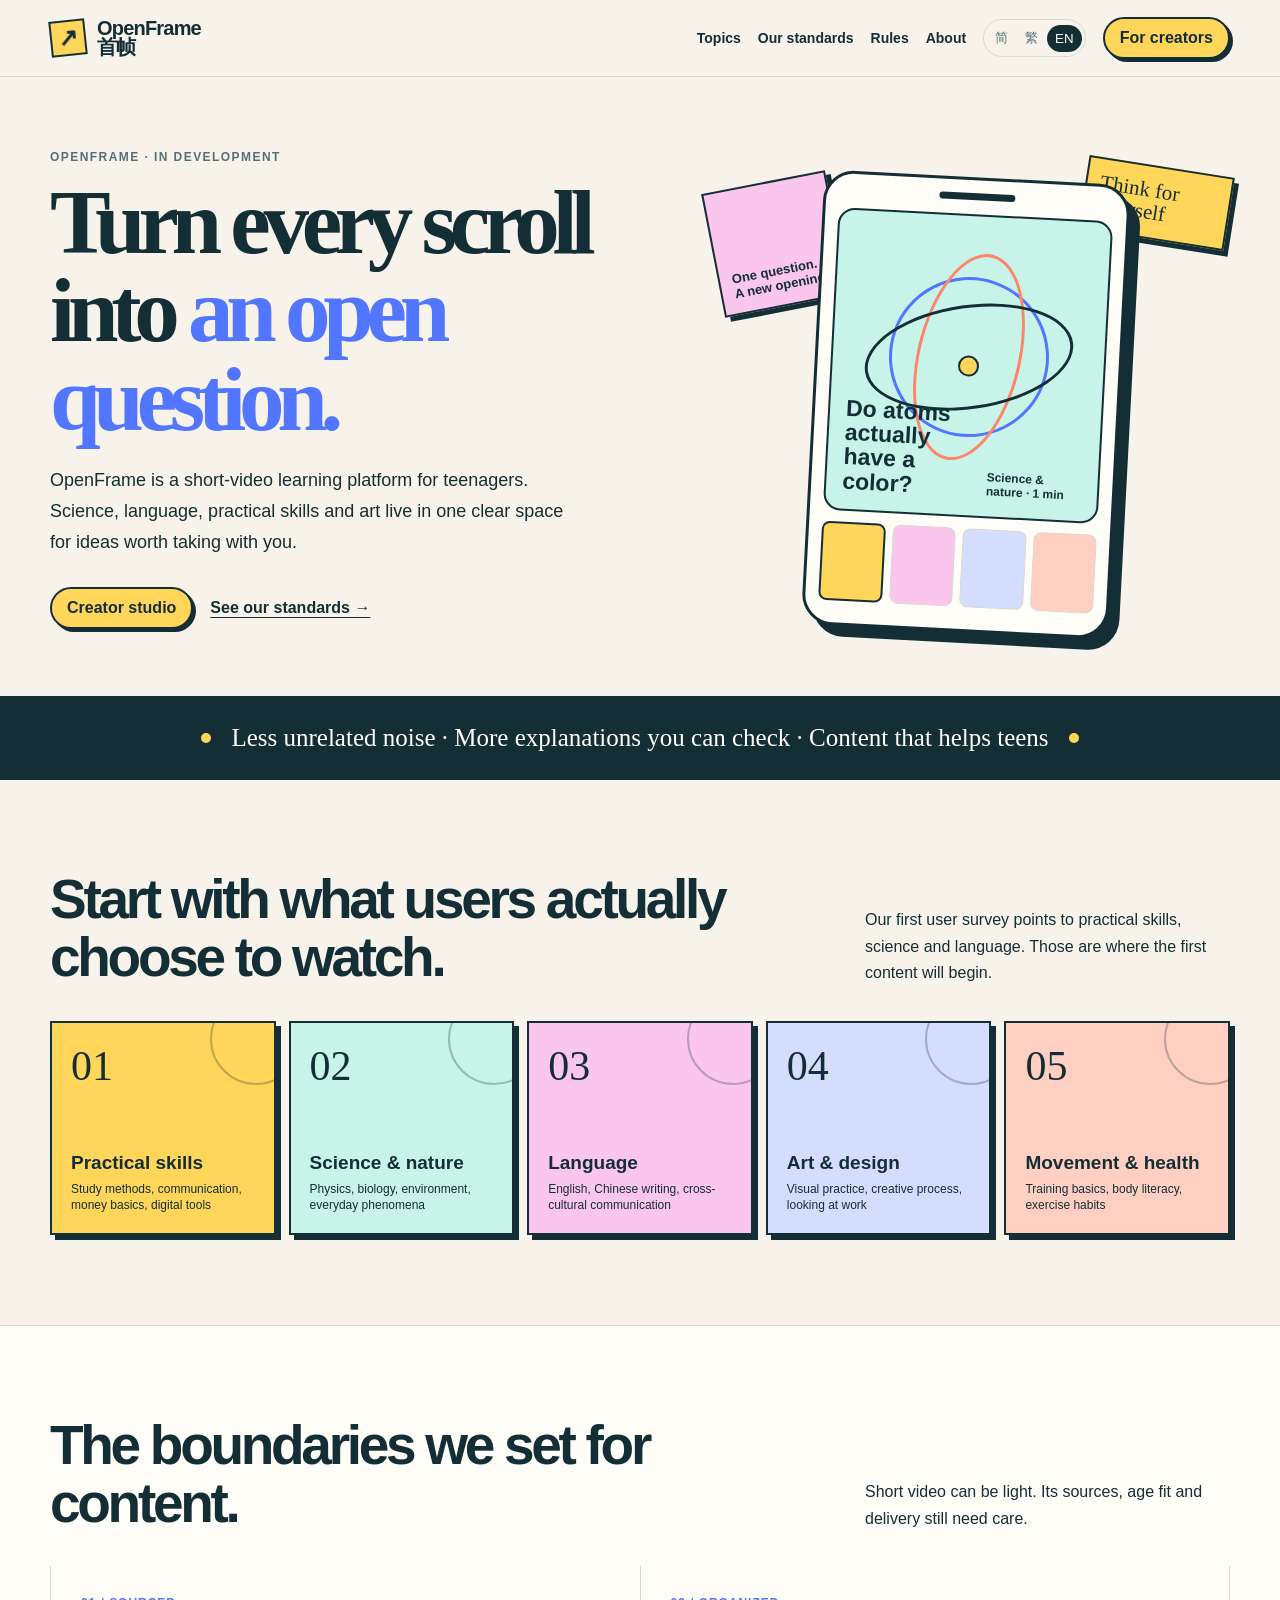
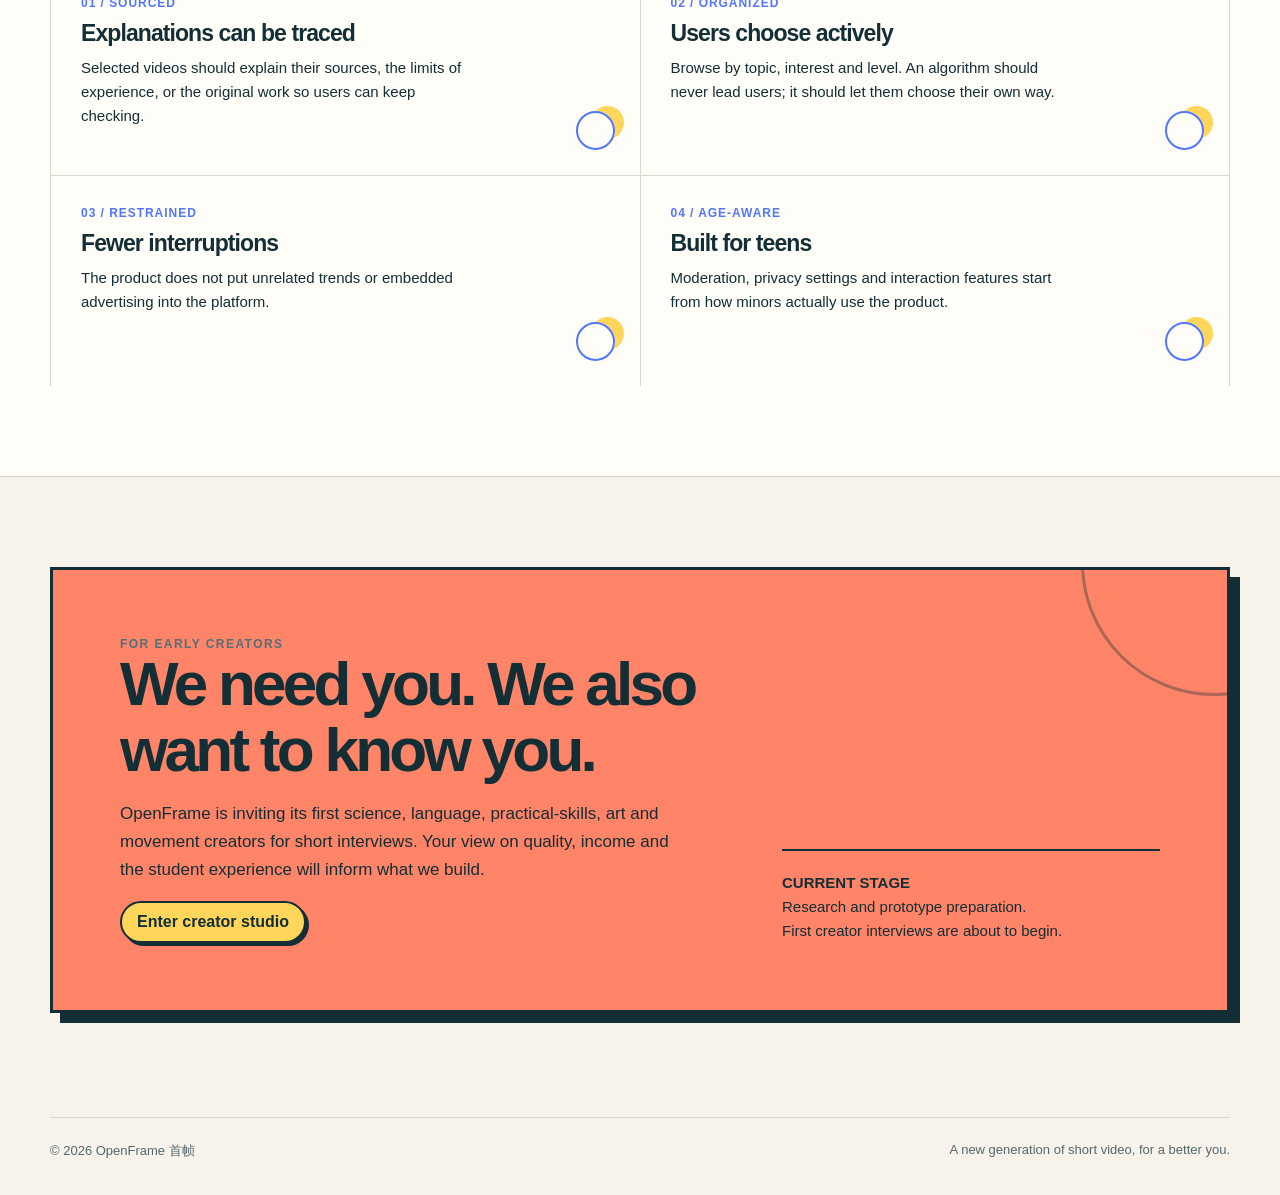
==== commit 1ffb903e: "Use user wording across the public website" ====
--- a/index.html
+++ b/index.html
@@ -4,16 +4,16 @@
 :root{--i:#132e35;--c:#f7f3eb;--p:#fffdf8;--y:#ffd65a;--a:#c7f3e8;--o:#ff8468;--b:#5276ff;--k:#fbc6ed;--l:#d9d8cf}*{box-sizing:border-box}html{scroll-behavior:smooth}body{margin:0;background:var(--c);color:var(--i);font-family:"Avenir Next","Noto Sans SC","PingFang SC",Arial,sans-serif}a{color:inherit;text-decoration:none}.wrap{width:min(1180px,calc(100% - 40px));margin:auto}header{position:sticky;top:0;z-index:9;background:#f7f3ebee;border-bottom:1px solid var(--l);backdrop-filter:blur(9px)}.nav{height:76px;display:flex;align-items:center;justify-content:space-between;gap:15px}.brand{display:flex;align-items:center;gap:11px;font-size:20px;font-weight:800;line-height:.95;letter-spacing:-.04em}.mark{width:36px;height:36px;display:grid;place-items:center;background:var(--y);border:2px solid var(--i);transform:rotate(-6deg)}.mark:after{content:"↗";font-size:24px}.right,.links,.langs{display:flex;align-items:center;gap:17px}.links{font-size:14px;font-weight:750}.langs{gap:1px;padding:3px;border:1px solid var(--l);border-radius:999px}.lang{border:0;border-radius:999px;background:transparent;color:#587076;padding:6px 8px;font:750 11px inherit;cursor:pointer}.lang.active{background:var(--i);color:var(--p)}.pill{display:inline-block;padding:10px 15px;border:2px solid var(--i);border-radius:999px;background:var(--y);box-shadow:3px 3px 0 var(--i);font-weight:800}.hero{padding:70px 0 64px;overflow:hidden}.hero-grid{display:grid;grid-template-columns:1.06fr .94fr;align-items:center;gap:55px}.eyebrow{color:#547077;font-size:12px;font-weight:850;letter-spacing:.12em;text-transform:uppercase}h1{margin:15px 0 21px;font:700 clamp(48px,7.15vw,91px)/.97 Georgia,"Noto Serif SC",serif;letter-spacing:-.08em}h1 em{color:var(--b);font-style:normal}.copy{max-width:530px;margin:0;font-size:18px;line-height:1.72}.actions{display:flex;align-items:center;gap:17px;flex-wrap:wrap;margin-top:29px}.under{font-weight:800;text-decoration:underline;text-underline-offset:4px}.scene{position:relative;min-height:485px}.tag{position:absolute;top:7%;left:2%;width:126px;height:126px;padding:12px;display:flex;align-items:end;background:var(--k);border:2px solid var(--i);box-shadow:5px 5px 0 var(--i);transform:rotate(-11deg);font-weight:850;font-size:13px}.bubble{position:absolute;right:0;top:4%;padding:13px;width:147px;background:var(--y);border:2px solid var(--i);box-shadow:5px 5px 0 var(--i);transform:rotate(9deg);font:21px/1.04 Georgia,serif}.phone{position:absolute;bottom:0;left:50%;translate:-50%;width:min(307px,72vw);height:455px;padding:13px;border:3px solid var(--i);border-radius:31px;background:var(--p);box-shadow:11px 11px 0 var(--i);transform:rotate(3deg)}.bar{width:76px;height:7px;margin:0 auto 14px;background:var(--i);border-radius:10px}.video{position:relative;height:303px;padding:16px;display:flex;align-items:end;overflow:hidden;border:2px solid var(--i);border-radius:17px;background:var(--a)}.atom{position:absolute;left:50%;top:47%;width:160px;height:160px;translate:-50% -50%;border:3px solid var(--b);border-radius:50%;transform:rotate(38deg)}.atom:before,.atom:after{content:"";position:absolute;inset:25px -28px;border:3px solid var(--o);border-radius:50%;transform:rotate(62deg)}.atom:after{border-color:var(--i);transform:rotate(-49deg)}.nucleus{position:absolute;left:50%;top:50%;width:21px;height:21px;translate:-50% -50%;border:2px solid var(--i);border-radius:50%;background:var(--y)}.video strong,.video span{position:relative}.video strong{font-size:23px;line-height:1.06}.video span{margin:0 0 2px 9px;font-size:12px;font-weight:750}.thumbs{display:grid;grid-template-columns:repeat(4,1fr);gap:7px;padding-top:11px}.thumb{height:79px;border:1px solid var(--l);border-radius:8px;background:#ebeae2}.thumb:nth-child(1){background:var(--y);border:2px solid var(--i)}.thumb:nth-child(2){background:var(--k)}.thumb:nth-child(3){background:#d5ddff}.thumb:nth-child(4){background:#ffd0c2}.statement{padding:18px 0;background:var(--i);color:var(--p)}.statement .wrap{display:flex;align-items:center;justify-content:center;gap:20px;min-height:48px;text-align:center;font:clamp(17px,2vw,25px)/1.25 Georgia,"Noto Serif SC",serif}.statement i{width:10px;height:10px;flex:0 0 auto;border-radius:50%;background:var(--y)}section{padding:90px 0}.section-top{display:flex;align-items:end;justify-content:space-between;gap:35px;margin-bottom:34px}h2{max-width:700px;margin:0;font-size:clamp(31px,4.3vw,55px);line-height:1.06;letter-spacing:-.06em}.sub{max-width:365px;margin:0;font-size:16px;line-height:1.65}.topics{display:grid;grid-template-columns:repeat(5,1fr);gap:13px}.topic{position:relative;display:flex;flex-direction:column;justify-content:space-between;min-height:214px;padding:19px;overflow:hidden;border:2px solid var(--i);box-shadow:5px 5px 0 var(--i)}.topic:before{content:"";position:absolute;right:-28px;top:-30px;width:88px;height:88px;border:2px solid var(--i);border-radius:50%;opacity:.28}.topic:nth-child(1){background:var(--y)}.topic:nth-child(2){background:var(--a)}.topic:nth-child(3){background:var(--k)}.topic:nth-child(4){background:#d5ddff}.topic:nth-child(5){background:#ffd0c2}.num{font:42px Georgia,serif}.topic b{font-size:19px}.topic small{display:block;margin-top:7px;font-size:12px;line-height:1.36}.principles{background:var(--p);border-top:1px solid var(--l);border-bottom:1px solid var(--l)}.principle-list{display:grid;grid-template-columns:1fr 1fr;border-left:1px solid var(--l)}.principle{position:relative;min-height:210px;padding:30px;overflow:hidden;border-right:1px solid var(--l);border-bottom:1px solid var(--l)}.principle:nth-last-child(-n+2){border-bottom:0}.principle:after{content:"";position:absolute;right:25px;bottom:25px;width:35px;height:35px;border:2px solid var(--b);border-radius:50%;box-shadow:12px -8px 0 -3px var(--y)}.principle label{display:block;margin-bottom:10px;color:var(--b);font-size:12px;font-weight:850;letter-spacing:.08em}.principle h3{margin:0 0 9px;font-size:23px;letter-spacing:-.04em}.principle p{max-width:390px;margin:0;font-size:15px;line-height:1.6}.creator{padding-bottom:104px}.creator-box{position:relative;display:grid;grid-template-columns:1.25fr .75fr;gap:32px;padding:clamp(30px,6vw,67px);overflow:hidden;border:3px solid var(--i);background:var(--o);box-shadow:10px 10px 0 var(--i)}.creator-box:before{content:"";position:absolute;right:-120px;top:-140px;width:260px;height:260px;border:3px solid var(--i);border-radius:50%;opacity:.35}.creator h2,.creator p,.creator .pill,.aside{position:relative}.creator h2{font-size:clamp(36px,5vw,62px)}.creator p{max-width:570px;font-size:17px;line-height:1.65}.aside{align-self:end;padding-top:20px;border-top:2px solid var(--i);font-size:15px;line-height:1.6}footer{display:flex;justify-content:space-between;gap:20px;padding:24px 0 35px;border-top:1px solid var(--l);color:#53686d;font-size:13px}@media(max-width:810px){.links a:not(.pill),.langs{display:none}.hero{padding-top:48px}.hero-grid,.creator-box{grid-template-columns:1fr;gap:38px}.scene{min-height:440px}.section-top{display:block}.sub{margin-top:18px}.topics{grid-template-columns:1fr 1fr}.topic:last-child{grid-column:span 2;min-height:150px}.principle-list{grid-template-columns:1fr}.principle:nth-last-child(2){border-bottom:1px solid var(--l)}footer{display:block}footer span+span{display:block;margin-top:8px}}@media(max-width:450px){.wrap{width:min(100% - 28px,1180px)}.brand{font-size:18px}.phone{width:285px}.right{gap:8px}.right .pill{padding:8px 10px;font-size:12px}}
 </style></head>
 <body><header><div class="wrap nav"><a class="brand" href="#top"><span class="mark"></span><span>OpenFrame<br>首帧</span></a><div class="right"><nav class="links"><a href="#topics" data-t="navTopics">内容方向</a><a href="#principles" data-t="navPrinciples">我们怎么做</a><a href="rules/" data-t="navRules">平台规则</a><a href="about/" data-t="navAbout">关于首帧</a></nav><div class="langs"><button class="lang" data-l="zh-Hans">简</button><button class="lang" data-l="zh-Hant">繁</button><button class="lang" data-l="en">EN</button></div><a class="pill" href="#creator" data-t="navCreator">给创作者</a></div></div></header>
-<main id="top"><section class="hero"><div class="wrap hero-grid"><div><div class="eyebrow" data-t="eyebrow">OpenFrame / 首帧 · 正在筹备</div><h1 data-h="heroTitle">别让时间随<br>手指划走。<br><em>把每一次刷新，变成<br>拆解世界的起点。</em></h1><p class="copy" data-t="heroCopy">首帧是为中学生设计的知识短视频平台。科学、语言、生活技能与艺术内容在同一个清晰的学习界面里，让用户在日常使用中学到能带走的东西。</p><div class="actions"><a class="pill" href="studio/login/" data-t="heroCta">进入创作者工作台</a><a class="under" href="#principles" data-t="heroLink">看看我们的标准 →</a></div></div><div class="scene"><div class="tag" data-h="visualLabel">一个问题，<br>一扇新窗口。</div><div class="bubble" data-h="visualSpeech">学会自己<br>判断</div><div class="phone"><div class="bar"></div><div class="video"><div class="atom"></div><div class="nucleus"></div><strong data-h="videoQuestion">原子真的<br>有颜色吗？</strong><span data-t="videoMeta">科学与自然 · 1 分钟</span></div><div class="thumbs"><i class="thumb"></i><i class="thumb"></i><i class="thumb"></i><i class="thumb"></i></div></div></div></div></section>
+<main id="top"><section class="hero"><div class="wrap hero-grid"><div><div class="eyebrow" data-t="eyebrow">OpenFrame / 首帧 · 正在筹备</div><h1 data-h="heroTitle">别让时间随<br>手指划走。<br><em>把每一次刷新，变成<br>拆解世界的起点。</em></h1><p class="copy" data-t="heroCopy">首帧是面向青少年用户的知识短视频平台。科学、语言、生活技能与艺术内容在同一个清晰的学习界面里，让用户在日常使用中学到能带走的东西。</p><div class="actions"><a class="pill" href="studio/login/" data-t="heroCta">进入创作者工作台</a><a class="under" href="#principles" data-t="heroLink">看看我们的标准 →</a></div></div><div class="scene"><div class="tag" data-h="visualLabel">一个问题，<br>一扇新窗口。</div><div class="bubble" data-h="visualSpeech">学会自己<br>判断</div><div class="phone"><div class="bar"></div><div class="video"><div class="atom"></div><div class="nucleus"></div><strong data-h="videoQuestion">原子真的<br>有颜色吗？</strong><span data-t="videoMeta">科学与自然 · 1 分钟</span></div><div class="thumbs"><i class="thumb"></i><i class="thumb"></i><i class="thumb"></i><i class="thumb"></i></div></div></div></div></section>
 <div class="statement"><div class="wrap"><i></i><span data-t="statement">少一点无关信息 · 多一点可验证的解释 · 给青少年真正有用的内容</span><i></i></div></div>
-<section id="topics"><div class="wrap"><div class="section-top"><h2 data-t="topicsTitle">从学生真正会去看的内容开始。</h2><p class="sub" data-t="topicsCopy">早期学生问卷显示，生活技能、科学和语言是最受欢迎的方向。首批内容会先把这些做清楚。</p></div><div class="topics"><article class="topic"><div class="num">01</div><div><b data-t="topic1">生活技能</b><small data-t="topic1s">学习方法、表达、金钱常识、数字工具</small></div></article><article class="topic"><div class="num">02</div><div><b data-t="topic2">科学与自然</b><small data-t="topic2s">物理、生物、环境、日常现象</small></div></article><article class="topic"><div class="num">03</div><div><b data-t="topic3">语言</b><small data-t="topic3s">英语、中文写作、跨文化沟通</small></div></article><article class="topic"><div class="num">04</div><div><b data-t="topic4">艺术与设计</b><small data-t="topic4s">视觉训练、创作方法、作品观察</small></div></article><article class="topic"><div class="num">05</div><div><b data-t="topic5">运动与健康</b><small data-t="topic5s">基础训练、身体常识、运动习惯</small></div></article></div></div></section>
+<section id="topics"><div class="wrap"><div class="section-top"><h2 data-t="topicsTitle">从用户真正会去看的内容开始。</h2><p class="sub" data-t="topicsCopy">早期用户问卷显示，生活技能、科学和语言是最受欢迎的方向。首批内容会先把这些做清楚。</p></div><div class="topics"><article class="topic"><div class="num">01</div><div><b data-t="topic1">生活技能</b><small data-t="topic1s">学习方法、表达、金钱常识、数字工具</small></div></article><article class="topic"><div class="num">02</div><div><b data-t="topic2">科学与自然</b><small data-t="topic2s">物理、生物、环境、日常现象</small></div></article><article class="topic"><div class="num">03</div><div><b data-t="topic3">语言</b><small data-t="topic3s">英语、中文写作、跨文化沟通</small></div></article><article class="topic"><div class="num">04</div><div><b data-t="topic4">艺术与设计</b><small data-t="topic4s">视觉训练、创作方法、作品观察</small></div></article><article class="topic"><div class="num">05</div><div><b data-t="topic5">运动与健康</b><small data-t="topic5s">基础训练、身体常识、运动习惯</small></div></article></div></div></section>
 <section id="principles" class="principles"><div class="wrap"><div class="section-top"><h2 data-t="principlesTitle">我们给内容设下的边界。</h2><p class="sub" data-t="principlesCopy">短视频可以轻，但信息来源、适龄程度和表达方式不能随便。</p></div><div class="principle-list"><article class="principle"><label data-t="p1l">01 / 有出处</label><h3 data-t="p1h">资料有源可查</h3><p data-t="p1p">知识需要经得起推敲。每条内容的经验范围与原始出处均公开可见。</p></article><article class="principle"><label data-t="p2l">02 / 有分区</label><h3 data-t="p2h">由你主导播放</h3><p data-t="p2p">按照真实的求知欲浏览，把时间的控制权握在自己手里。</p></article><article class="principle"><label data-t="p3l">03 / 有节制</label><h3 data-t="p3h">剔除商业干扰</h3><p data-t="p3p">页面保持纯粹，零广告植入。</p></article><article class="principle"><label data-t="p4l">04 / 有年龄意识</label><h3 data-t="p4h">匹配认知节奏</h3><p data-t="p4p">专属青少年的互动与隐私设计，确保每一分钟都安全可用。</p></article></div></div></section>
 <section id="creator" class="creator"><div class="wrap creator-box"><div><div class="eyebrow">FOR EARLY CREATORS</div><h2 data-t="creatorTitle">我们需要你、也想认识你。</h2><p data-t="creatorCopy">首帧在寻找认真做科普的人，你的见解将决定产品最终的细节。</p><a class="pill" href="studio/login/" data-t="creatorCta">进入创作者工作台</a></div><aside class="aside"><strong data-t="stage">目前阶段</strong><br><span data-h="stageText">研究与原型筹备中。<br>首批创作者访谈即将开始。</span></aside></div></section></main>
 <footer class="wrap"><span>© 2026 OpenFrame 首帧</span><span data-t="footer">新一代短视频，送给更好的自己。</span></footer>
 <script>
 const T={
-"zh-Hans":{navRules:"平台规则",navAbout:"关于首帧",navTopics:"内容方向",navPrinciples:"我们怎么做",navCreator:"给创作者",eyebrow:"OpenFrame / 首帧 · 正在筹备",heroTitle:"别让时间随<br>手指划走。<br><em>把每一次刷新，变成<br>拆解世界的起点。</em>",heroCopy:"首帧是为中学生设计的知识短视频平台。科学、语言、生活技能与艺术内容在同一个清晰的学习界面里，让用户在日常使用中学到能带走的东西。",heroCta:"进入创作者工作台",heroLink:"看看我们的标准 →",visualLabel:"一个问题，<br>一扇新窗口。",visualSpeech:"学会自己<br>判断",videoQuestion:"原子真的<br>有颜色吗？",videoMeta:"科学与自然 · 1 分钟",statement:"少一点无关信息 · 多一点可验证的解释 · 给青少年真正有用的内容",topicsTitle:"从学生真正会去看的内容开始。",topicsCopy:"早期学生问卷显示，生活技能、科学和语言是最受欢迎的方向。首批内容会先把这些做清楚。",topic1:"生活技能",topic1s:"学习方法、表达、金钱常识、数字工具",topic2:"科学与自然",topic2s:"物理、生物、环境、日常现象",topic3:"语言",topic3s:"英语、中文写作、跨文化沟通",topic4:"艺术与设计",topic4s:"视觉训练、创作方法、作品观察",topic5:"运动与健康",topic5s:"基础训练、身体常识、运动习惯",principlesTitle:"我们给内容设下的边界。",principlesCopy:"短视频可以轻，但信息来源、适龄程度和表达方式不能随便。",p1l:"01 / 有出处",p1h:"资料有源可查",p1p:"知识需要经得起推敲。每条内容的经验范围与原始出处均公开可见。",p2l:"02 / 有分区",p2h:"由你主导播放",p2p:"按照真实的求知欲浏览，把时间的控制权握在自己手里。",p3l:"03 / 有节制",p3h:"剔除商业干扰",p3p:"页面保持纯粹，零广告植入。",p4l:"04 / 有年龄意识",p4h:"匹配认知节奏",p4p:"专属青少年的互动与隐私设计，确保每一分钟都安全可用。",creatorTitle:"我们需要你、也想认识你。",creatorCopy:"首帧在寻找认真做科普的人，你的见解将决定产品最终的细节。",creatorCta:"进入创作者工作台",stage:"目前阶段",stageText:"研究与原型筹备中。<br>首批创作者访谈即将开始。",footer:"新一代短视频，送给更好的自己。"},
-"zh-Hant":{navRules:"平台規則",navAbout:"關於首幀",navTopics:"內容方向",navPrinciples:"我們怎麼做",navCreator:"給創作者",eyebrow:"OpenFrame / 首幀 · 正在籌備",heroTitle:"別讓時間隨<br>手指劃走。<br><em>把每一次刷新，變成<br>拆解世界的起點。</em>",heroCopy:"首幀是為中學生設計的知識短影片平台。科學、語言、生活技能與藝術內容在同一個清晰的學習介面裡，讓用戶在日常使用中學到能帶走的東西。",heroCta:"進入創作者工作台",heroLink:"看看我們的標準 →",visualLabel:"一個問題，<br>一扇新窗口。",visualSpeech:"學會自己<br>判斷",videoQuestion:"原子真的<br>有顏色嗎？",videoMeta:"科學與自然 · 1 分鐘",statement:"少一點無關資訊 · 多一點可驗證的解釋 · 給青少年真正有用的內容",topicsTitle:"從學生真正會去看的內容開始。",topicsCopy:"早期學生問卷顯示，生活技能、科學和語言是最受歡迎的方向。首批內容會先把這些做清楚。",topic1:"生活技能",topic1s:"學習方法、表達、金錢常識、數位工具",topic2:"科學與自然",topic2s:"物理、生物、環境、日常現象",topic3:"語言",topic3s:"英語、中文寫作、跨文化溝通",topic4:"藝術與設計",topic4s:"視覺訓練、創作方法、作品觀察",topic5:"運動與健康",topic5s:"基礎訓練、身體常識、運動習慣",principlesTitle:"我們給內容設下的邊界。",principlesCopy:"短影片可以輕，但資訊來源、適齡程度和表達方式不能隨便。",p1l:"01 / 有出處",p1h:"資料有源可查",p1p:"知識需要經得起推敲。每條內容的經驗範圍與原始出處均公開可見。",p2l:"02 / 有分區",p2h:"由你主導播放",p2p:"按照真實的求知慾瀏覽，把時間的控制權握在自己手裡。",p3l:"03 / 有節制",p3h:"剔除商業干擾",p3p:"頁面保持純粹，零廣告植入。",p4l:"04 / 有年齡意識",p4h:"匹配認知節奏",p4p:"專屬青少年的互動與隱私設計，確保每一分鐘都安全可用。",creatorTitle:"我們需要你、也想認識你。",creatorCopy:"首幀在尋找認真做科普的人，你的見解將決定產品最終的細節。",creatorCta:"進入創作者工作台",stage:"目前階段",stageText:"研究與原型籌備中。<br>首批創作者訪談即將開始。",footer:"新一代短影片，送給更好的自己。"},
-en:{navRules:"Rules",navAbout:"About",navTopics:"Topics",navPrinciples:"Our standards",navCreator:"For creators",eyebrow:"OpenFrame · in development",heroTitle:"Turn every scroll<br>into <em>an open question.</em>",heroCopy:"OpenFrame is a short-video learning platform for teenagers. Science, language, practical skills and art live in one clear space for ideas worth taking with you.",heroCta:"Creator studio",heroLink:"See our standards →",visualLabel:"One question.<br>A new opening.",visualSpeech:"Think for<br>yourself",videoQuestion:"Do atoms actually<br>have a color?",videoMeta:"Science & nature · 1 min",statement:"Less unrelated noise · More explanations you can check · Content that helps teens",topicsTitle:"Start with what students actually choose to watch.",topicsCopy:"Our first student survey points to practical skills, science and language. Those are where the first content will begin.",topic1:"Practical skills",topic1s:"Study methods, communication, money basics, digital tools",topic2:"Science & nature",topic2s:"Physics, biology, environment, everyday phenomena",topic3:"Language",topic3s:"English, Chinese writing, cross-cultural communication",topic4:"Art & design",topic4s:"Visual practice, creative process, looking at work",topic5:"Movement & health",topic5s:"Training basics, body literacy, exercise habits",principlesTitle:"The boundaries we set for content.",principlesCopy:"Short video can be light. Its sources, age fit and delivery still need care.",p1l:"01 / SOURCED",p1h:"Explanations can be traced",p1p:"Selected videos should explain their sources, the limits of experience, or the original work so students can keep checking.",p2l:"02 / ORGANIZED",p2h:"Users choose actively",p2p:"Browse by topic, interest and level. An algorithm should never lead users; it should let them choose their own way.",p3l:"03 / RESTRAINED",p3h:"Fewer interruptions",p3p:"The product does not put unrelated trends or embedded advertising into the platform.",p4l:"04 / AGE-AWARE",p4h:"Built for teens",p4p:"Moderation, privacy settings and interaction features start from how minors actually use the product.",creatorTitle:"We need you. We also want to know you.",creatorCopy:"OpenFrame is inviting its first science, language, practical-skills, art and movement creators for short interviews. Your view on quality, income and the student experience will inform what we build.",creatorCta:"Enter creator studio",stage:"CURRENT STAGE",stageText:"Research and prototype preparation.<br>First creator interviews are about to begin.",footer:"A new generation of short video, for a better you."}};
+"zh-Hans":{navRules:"平台规则",navAbout:"关于首帧",navTopics:"内容方向",navPrinciples:"我们怎么做",navCreator:"给创作者",eyebrow:"OpenFrame / 首帧 · 正在筹备",heroTitle:"别让时间随<br>手指划走。<br><em>把每一次刷新，变成<br>拆解世界的起点。</em>",heroCopy:"首帧是面向青少年用户的知识短视频平台。科学、语言、生活技能与艺术内容在同一个清晰的学习界面里，让用户在日常使用中学到能带走的东西。",heroCta:"进入创作者工作台",heroLink:"看看我们的标准 →",visualLabel:"一个问题，<br>一扇新窗口。",visualSpeech:"学会自己<br>判断",videoQuestion:"原子真的<br>有颜色吗？",videoMeta:"科学与自然 · 1 分钟",statement:"少一点无关信息 · 多一点可验证的解释 · 给青少年真正有用的内容",topicsTitle:"从用户真正会去看的内容开始。",topicsCopy:"早期用户问卷显示，生活技能、科学和语言是最受欢迎的方向。首批内容会先把这些做清楚。",topic1:"生活技能",topic1s:"学习方法、表达、金钱常识、数字工具",topic2:"科学与自然",topic2s:"物理、生物、环境、日常现象",topic3:"语言",topic3s:"英语、中文写作、跨文化沟通",topic4:"艺术与设计",topic4s:"视觉训练、创作方法、作品观察",topic5:"运动与健康",topic5s:"基础训练、身体常识、运动习惯",principlesTitle:"我们给内容设下的边界。",principlesCopy:"短视频可以轻，但信息来源、适龄程度和表达方式不能随便。",p1l:"01 / 有出处",p1h:"资料有源可查",p1p:"知识需要经得起推敲。每条内容的经验范围与原始出处均公开可见。",p2l:"02 / 有分区",p2h:"由你主导播放",p2p:"按照真实的求知欲浏览，把时间的控制权握在自己手里。",p3l:"03 / 有节制",p3h:"剔除商业干扰",p3p:"页面保持纯粹，零广告植入。",p4l:"04 / 有年龄意识",p4h:"匹配认知节奏",p4p:"专属青少年的互动与隐私设计，确保每一分钟都安全可用。",creatorTitle:"我们需要你、也想认识你。",creatorCopy:"首帧在寻找认真做科普的人，你的见解将决定产品最终的细节。",creatorCta:"进入创作者工作台",stage:"目前阶段",stageText:"研究与原型筹备中。<br>首批创作者访谈即将开始。",footer:"新一代短视频，送给更好的自己。"},
+"zh-Hant":{navRules:"平台規則",navAbout:"關於首幀",navTopics:"內容方向",navPrinciples:"我們怎麼做",navCreator:"給創作者",eyebrow:"OpenFrame / 首幀 · 正在籌備",heroTitle:"別讓時間隨<br>手指劃走。<br><em>把每一次刷新，變成<br>拆解世界的起點。</em>",heroCopy:"首幀是面向青少年用戶的知識短影片平台。科學、語言、生活技能與藝術內容在同一個清晰的學習介面裡，讓用戶在日常使用中學到能帶走的東西。",heroCta:"進入創作者工作台",heroLink:"看看我們的標準 →",visualLabel:"一個問題，<br>一扇新窗口。",visualSpeech:"學會自己<br>判斷",videoQuestion:"原子真的<br>有顏色嗎？",videoMeta:"科學與自然 · 1 分鐘",statement:"少一點無關資訊 · 多一點可驗證的解釋 · 給青少年真正有用的內容",topicsTitle:"從用戶真正會去看的內容開始。",topicsCopy:"早期用戶問卷顯示，生活技能、科學和語言是最受歡迎的方向。首批內容會先把這些做清楚。",topic1:"生活技能",topic1s:"學習方法、表達、金錢常識、數位工具",topic2:"科學與自然",topic2s:"物理、生物、環境、日常現象",topic3:"語言",topic3s:"英語、中文寫作、跨文化溝通",topic4:"藝術與設計",topic4s:"視覺訓練、創作方法、作品觀察",topic5:"運動與健康",topic5s:"基礎訓練、身體常識、運動習慣",principlesTitle:"我們給內容設下的邊界。",principlesCopy:"短影片可以輕，但資訊來源、適齡程度和表達方式不能隨便。",p1l:"01 / 有出處",p1h:"資料有源可查",p1p:"知識需要經得起推敲。每條內容的經驗範圍與原始出處均公開可見。",p2l:"02 / 有分區",p2h:"由你主導播放",p2p:"按照真實的求知慾瀏覽，把時間的控制權握在自己手裡。",p3l:"03 / 有節制",p3h:"剔除商業干擾",p3p:"頁面保持純粹，零廣告植入。",p4l:"04 / 有年齡意識",p4h:"匹配認知節奏",p4p:"專屬青少年的互動與隱私設計，確保每一分鐘都安全可用。",creatorTitle:"我們需要你、也想認識你。",creatorCopy:"首幀在尋找認真做科普的人，你的見解將決定產品最終的細節。",creatorCta:"進入創作者工作台",stage:"目前階段",stageText:"研究與原型籌備中。<br>首批創作者訪談即將開始。",footer:"新一代短影片，送給更好的自己。"},
+en:{navRules:"Rules",navAbout:"About",navTopics:"Topics",navPrinciples:"Our standards",navCreator:"For creators",eyebrow:"OpenFrame · in development",heroTitle:"Turn every scroll<br>into <em>an open question.</em>",heroCopy:"OpenFrame is a short-video learning platform for teenagers. Science, language, practical skills and art live in one clear space for ideas worth taking with you.",heroCta:"Creator studio",heroLink:"See our standards →",visualLabel:"One question.<br>A new opening.",visualSpeech:"Think for<br>yourself",videoQuestion:"Do atoms actually<br>have a color?",videoMeta:"Science & nature · 1 min",statement:"Less unrelated noise · More explanations you can check · Content that helps teens",topicsTitle:"Start with what users actually choose to watch.",topicsCopy:"Our first user survey points to practical skills, science and language. Those are where the first content will begin.",topic1:"Practical skills",topic1s:"Study methods, communication, money basics, digital tools",topic2:"Science & nature",topic2s:"Physics, biology, environment, everyday phenomena",topic3:"Language",topic3s:"English, Chinese writing, cross-cultural communication",topic4:"Art & design",topic4s:"Visual practice, creative process, looking at work",topic5:"Movement & health",topic5s:"Training basics, body literacy, exercise habits",principlesTitle:"The boundaries we set for content.",principlesCopy:"Short video can be light. Its sources, age fit and delivery still need care.",p1l:"01 / SOURCED",p1h:"Explanations can be traced",p1p:"Selected videos should explain their sources, the limits of experience, or the original work so users can keep checking.",p2l:"02 / ORGANIZED",p2h:"Users choose actively",p2p:"Browse by topic, interest and level. An algorithm should never lead users; it should let them choose their own way.",p3l:"03 / RESTRAINED",p3h:"Fewer interruptions",p3p:"The product does not put unrelated trends or embedded advertising into the platform.",p4l:"04 / AGE-AWARE",p4h:"Built for teens",p4p:"Moderation, privacy settings and interaction features start from how minors actually use the product.",creatorTitle:"We need you. We also want to know you.",creatorCopy:"OpenFrame is inviting its first science, language, practical-skills, art and movement creators for short interviews. Your view on quality, income and the student experience will inform what we build.",creatorCta:"Enter creator studio",stage:"CURRENT STAGE",stageText:"Research and prototype preparation.<br>First creator interviews are about to begin.",footer:"A new generation of short video, for a better you."}};
 function setLang(l){let d=T[l];document.documentElement.lang=l;document.querySelectorAll("[data-t]").forEach(e=>e.textContent=d[e.dataset.t]);document.querySelectorAll("[data-h]").forEach(e=>e.innerHTML=d[e.dataset.h]);document.querySelectorAll(".lang").forEach(e=>e.classList.toggle("active",e.dataset.l===l));localStorage.setItem("openframe-lang",l)}let s=localStorage.getItem("openframe-lang"),n=navigator.language.toLowerCase(),l=s||(n.startsWith("zh-hk")||n.startsWith("zh-tw")||n.startsWith("zh-mo")?"zh-Hant":n.startsWith("zh")?"zh-Hans":"en");setLang(l);document.querySelectorAll(".lang").forEach(b=>b.onclick=()=>setLang(b.dataset.l));
 </script></body></html>
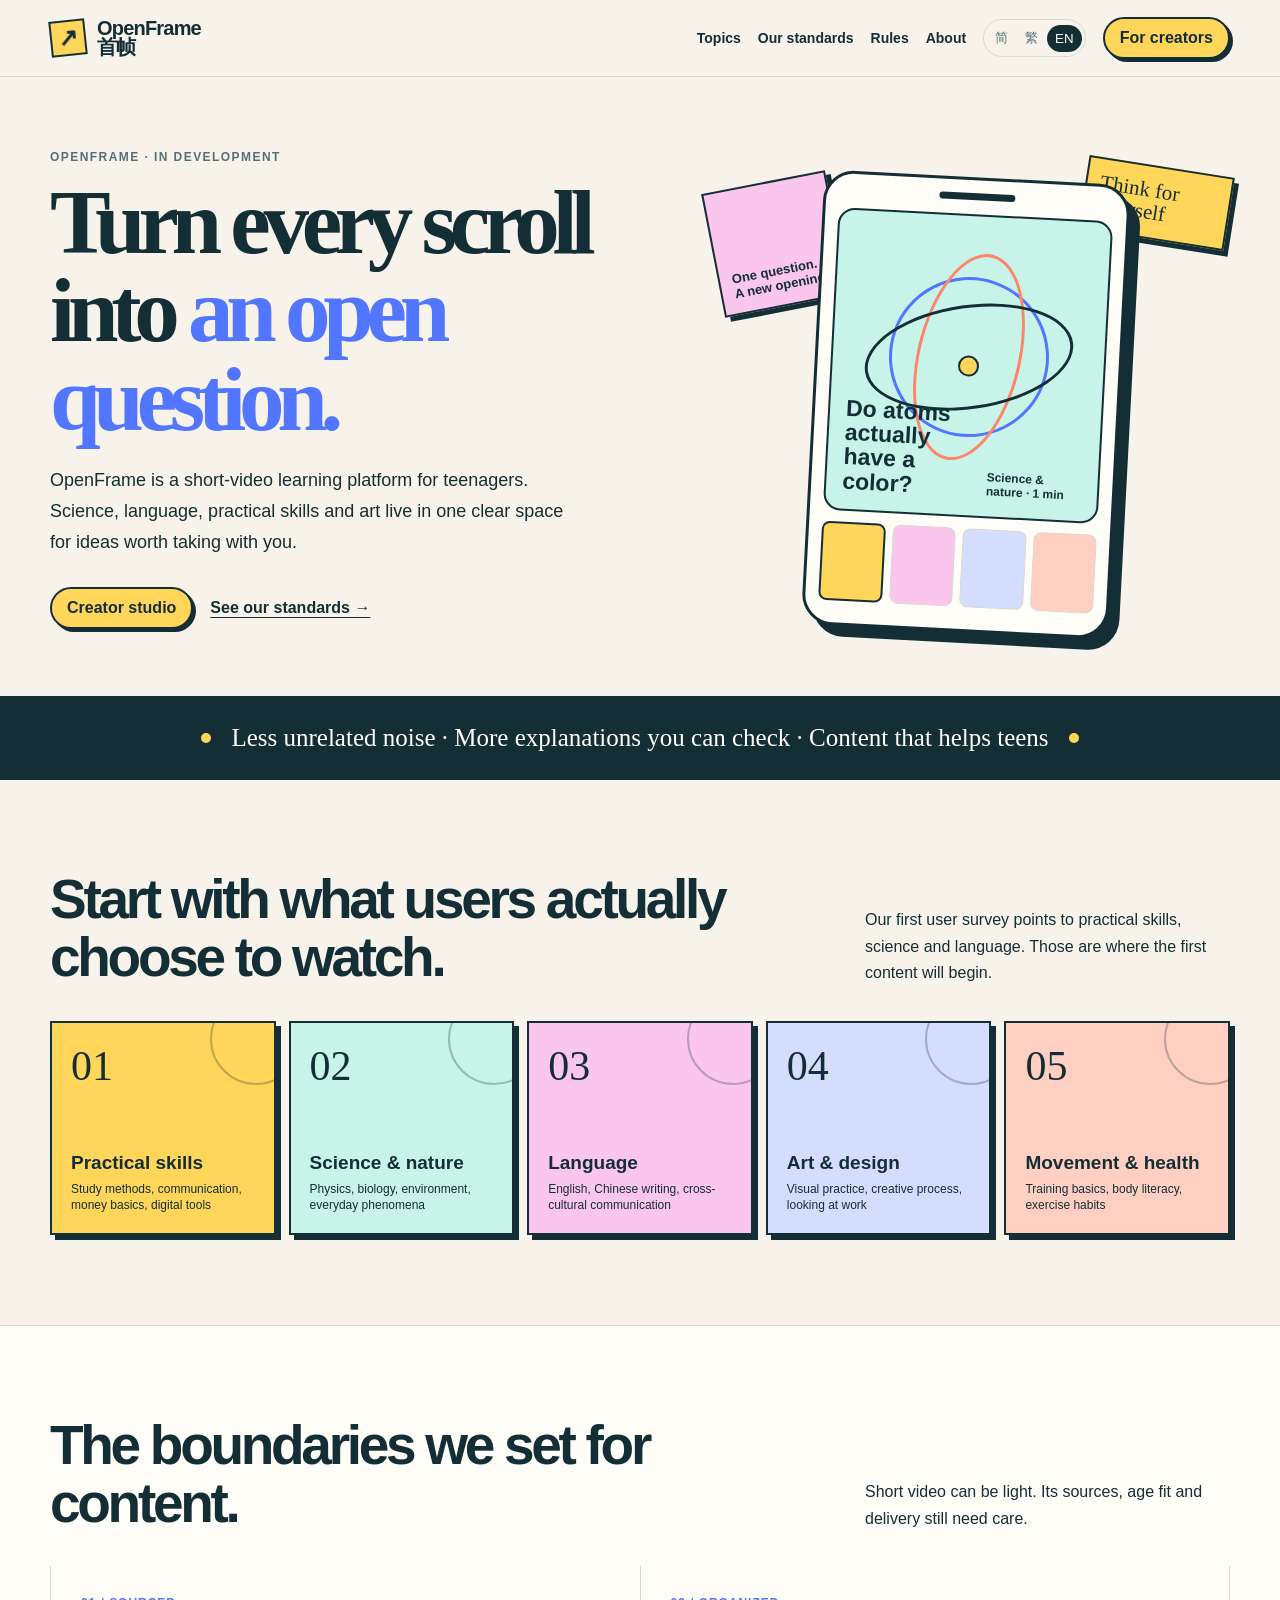
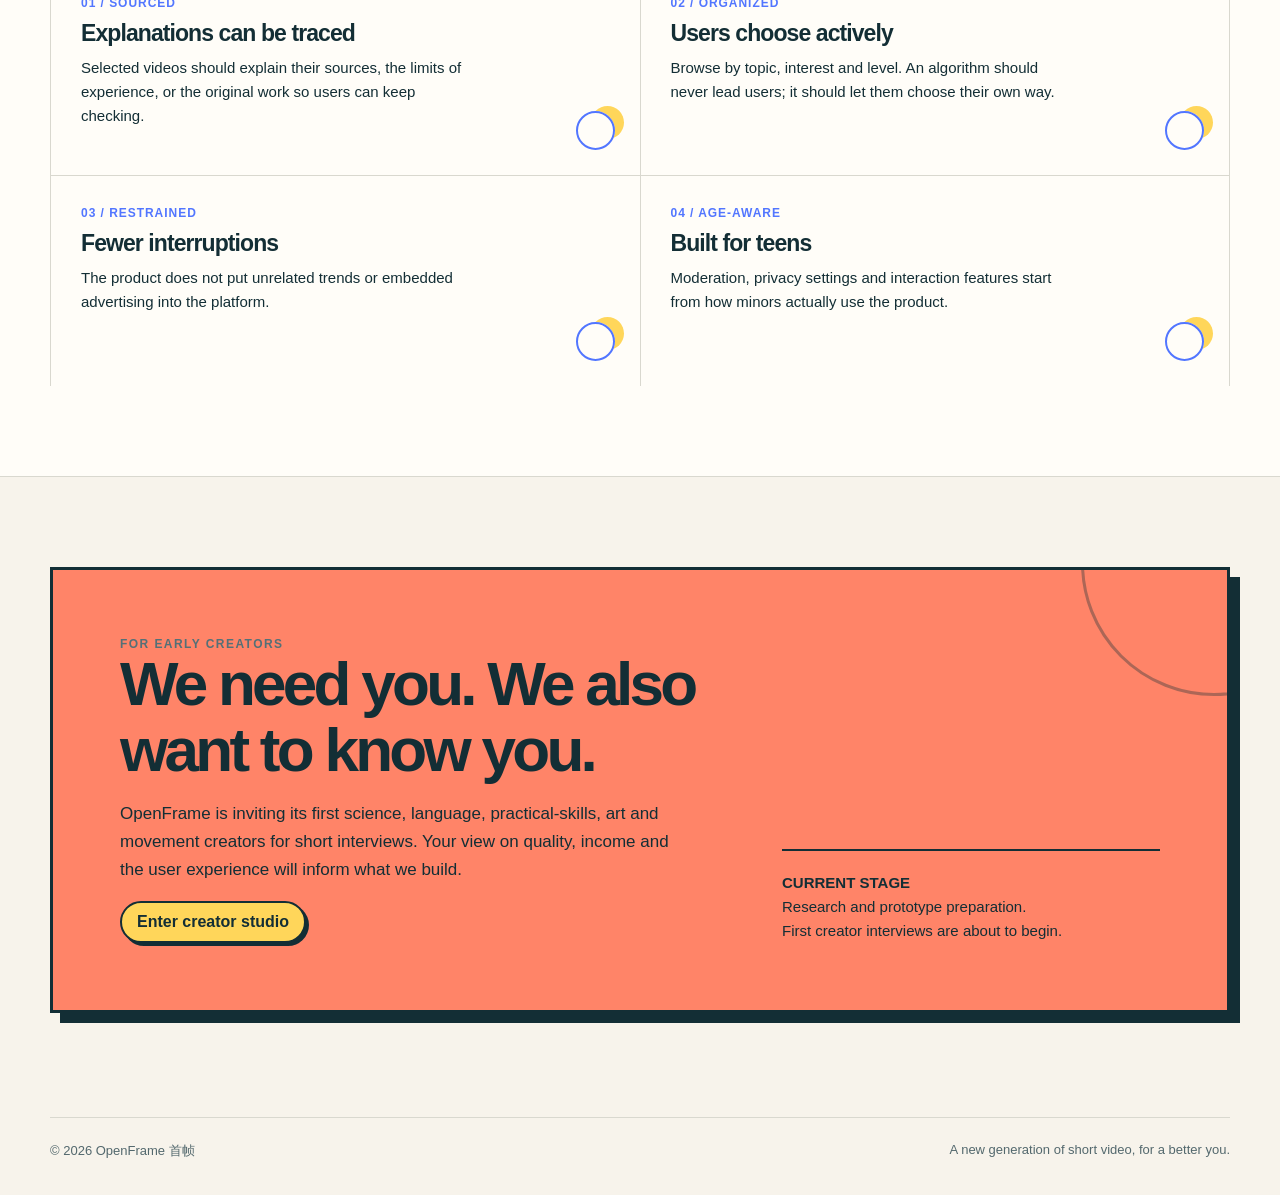
==== commit fc3b00c9: "Complete public copy update to user wording" ====
--- a/index.html
+++ b/index.html
@@ -14,6 +14,6 @@
 const T={
 "zh-Hans":{navRules:"平台规则",navAbout:"关于首帧",navTopics:"内容方向",navPrinciples:"我们怎么做",navCreator:"给创作者",eyebrow:"OpenFrame / 首帧 · 正在筹备",heroTitle:"别让时间随<br>手指划走。<br><em>把每一次刷新，变成<br>拆解世界的起点。</em>",heroCopy:"首帧是面向青少年用户的知识短视频平台。科学、语言、生活技能与艺术内容在同一个清晰的学习界面里，让用户在日常使用中学到能带走的东西。",heroCta:"进入创作者工作台",heroLink:"看看我们的标准 →",visualLabel:"一个问题，<br>一扇新窗口。",visualSpeech:"学会自己<br>判断",videoQuestion:"原子真的<br>有颜色吗？",videoMeta:"科学与自然 · 1 分钟",statement:"少一点无关信息 · 多一点可验证的解释 · 给青少年真正有用的内容",topicsTitle:"从用户真正会去看的内容开始。",topicsCopy:"早期用户问卷显示，生活技能、科学和语言是最受欢迎的方向。首批内容会先把这些做清楚。",topic1:"生活技能",topic1s:"学习方法、表达、金钱常识、数字工具",topic2:"科学与自然",topic2s:"物理、生物、环境、日常现象",topic3:"语言",topic3s:"英语、中文写作、跨文化沟通",topic4:"艺术与设计",topic4s:"视觉训练、创作方法、作品观察",topic5:"运动与健康",topic5s:"基础训练、身体常识、运动习惯",principlesTitle:"我们给内容设下的边界。",principlesCopy:"短视频可以轻，但信息来源、适龄程度和表达方式不能随便。",p1l:"01 / 有出处",p1h:"资料有源可查",p1p:"知识需要经得起推敲。每条内容的经验范围与原始出处均公开可见。",p2l:"02 / 有分区",p2h:"由你主导播放",p2p:"按照真实的求知欲浏览，把时间的控制权握在自己手里。",p3l:"03 / 有节制",p3h:"剔除商业干扰",p3p:"页面保持纯粹，零广告植入。",p4l:"04 / 有年龄意识",p4h:"匹配认知节奏",p4p:"专属青少年的互动与隐私设计，确保每一分钟都安全可用。",creatorTitle:"我们需要你、也想认识你。",creatorCopy:"首帧在寻找认真做科普的人，你的见解将决定产品最终的细节。",creatorCta:"进入创作者工作台",stage:"目前阶段",stageText:"研究与原型筹备中。<br>首批创作者访谈即将开始。",footer:"新一代短视频，送给更好的自己。"},
 "zh-Hant":{navRules:"平台規則",navAbout:"關於首幀",navTopics:"內容方向",navPrinciples:"我們怎麼做",navCreator:"給創作者",eyebrow:"OpenFrame / 首幀 · 正在籌備",heroTitle:"別讓時間隨<br>手指劃走。<br><em>把每一次刷新，變成<br>拆解世界的起點。</em>",heroCopy:"首幀是面向青少年用戶的知識短影片平台。科學、語言、生活技能與藝術內容在同一個清晰的學習介面裡，讓用戶在日常使用中學到能帶走的東西。",heroCta:"進入創作者工作台",heroLink:"看看我們的標準 →",visualLabel:"一個問題，<br>一扇新窗口。",visualSpeech:"學會自己<br>判斷",videoQuestion:"原子真的<br>有顏色嗎？",videoMeta:"科學與自然 · 1 分鐘",statement:"少一點無關資訊 · 多一點可驗證的解釋 · 給青少年真正有用的內容",topicsTitle:"從用戶真正會去看的內容開始。",topicsCopy:"早期用戶問卷顯示，生活技能、科學和語言是最受歡迎的方向。首批內容會先把這些做清楚。",topic1:"生活技能",topic1s:"學習方法、表達、金錢常識、數位工具",topic2:"科學與自然",topic2s:"物理、生物、環境、日常現象",topic3:"語言",topic3s:"英語、中文寫作、跨文化溝通",topic4:"藝術與設計",topic4s:"視覺訓練、創作方法、作品觀察",topic5:"運動與健康",topic5s:"基礎訓練、身體常識、運動習慣",principlesTitle:"我們給內容設下的邊界。",principlesCopy:"短影片可以輕，但資訊來源、適齡程度和表達方式不能隨便。",p1l:"01 / 有出處",p1h:"資料有源可查",p1p:"知識需要經得起推敲。每條內容的經驗範圍與原始出處均公開可見。",p2l:"02 / 有分區",p2h:"由你主導播放",p2p:"按照真實的求知慾瀏覽，把時間的控制權握在自己手裡。",p3l:"03 / 有節制",p3h:"剔除商業干擾",p3p:"頁面保持純粹，零廣告植入。",p4l:"04 / 有年齡意識",p4h:"匹配認知節奏",p4p:"專屬青少年的互動與隱私設計，確保每一分鐘都安全可用。",creatorTitle:"我們需要你、也想認識你。",creatorCopy:"首幀在尋找認真做科普的人，你的見解將決定產品最終的細節。",creatorCta:"進入創作者工作台",stage:"目前階段",stageText:"研究與原型籌備中。<br>首批創作者訪談即將開始。",footer:"新一代短影片，送給更好的自己。"},
-en:{navRules:"Rules",navAbout:"About",navTopics:"Topics",navPrinciples:"Our standards",navCreator:"For creators",eyebrow:"OpenFrame · in development",heroTitle:"Turn every scroll<br>into <em>an open question.</em>",heroCopy:"OpenFrame is a short-video learning platform for teenagers. Science, language, practical skills and art live in one clear space for ideas worth taking with you.",heroCta:"Creator studio",heroLink:"See our standards →",visualLabel:"One question.<br>A new opening.",visualSpeech:"Think for<br>yourself",videoQuestion:"Do atoms actually<br>have a color?",videoMeta:"Science & nature · 1 min",statement:"Less unrelated noise · More explanations you can check · Content that helps teens",topicsTitle:"Start with what users actually choose to watch.",topicsCopy:"Our first user survey points to practical skills, science and language. Those are where the first content will begin.",topic1:"Practical skills",topic1s:"Study methods, communication, money basics, digital tools",topic2:"Science & nature",topic2s:"Physics, biology, environment, everyday phenomena",topic3:"Language",topic3s:"English, Chinese writing, cross-cultural communication",topic4:"Art & design",topic4s:"Visual practice, creative process, looking at work",topic5:"Movement & health",topic5s:"Training basics, body literacy, exercise habits",principlesTitle:"The boundaries we set for content.",principlesCopy:"Short video can be light. Its sources, age fit and delivery still need care.",p1l:"01 / SOURCED",p1h:"Explanations can be traced",p1p:"Selected videos should explain their sources, the limits of experience, or the original work so users can keep checking.",p2l:"02 / ORGANIZED",p2h:"Users choose actively",p2p:"Browse by topic, interest and level. An algorithm should never lead users; it should let them choose their own way.",p3l:"03 / RESTRAINED",p3h:"Fewer interruptions",p3p:"The product does not put unrelated trends or embedded advertising into the platform.",p4l:"04 / AGE-AWARE",p4h:"Built for teens",p4p:"Moderation, privacy settings and interaction features start from how minors actually use the product.",creatorTitle:"We need you. We also want to know you.",creatorCopy:"OpenFrame is inviting its first science, language, practical-skills, art and movement creators for short interviews. Your view on quality, income and the student experience will inform what we build.",creatorCta:"Enter creator studio",stage:"CURRENT STAGE",stageText:"Research and prototype preparation.<br>First creator interviews are about to begin.",footer:"A new generation of short video, for a better you."}};
+en:{navRules:"Rules",navAbout:"About",navTopics:"Topics",navPrinciples:"Our standards",navCreator:"For creators",eyebrow:"OpenFrame · in development",heroTitle:"Turn every scroll<br>into <em>an open question.</em>",heroCopy:"OpenFrame is a short-video learning platform for teenagers. Science, language, practical skills and art live in one clear space for ideas worth taking with you.",heroCta:"Creator studio",heroLink:"See our standards →",visualLabel:"One question.<br>A new opening.",visualSpeech:"Think for<br>yourself",videoQuestion:"Do atoms actually<br>have a color?",videoMeta:"Science & nature · 1 min",statement:"Less unrelated noise · More explanations you can check · Content that helps teens",topicsTitle:"Start with what users actually choose to watch.",topicsCopy:"Our first user survey points to practical skills, science and language. Those are where the first content will begin.",topic1:"Practical skills",topic1s:"Study methods, communication, money basics, digital tools",topic2:"Science & nature",topic2s:"Physics, biology, environment, everyday phenomena",topic3:"Language",topic3s:"English, Chinese writing, cross-cultural communication",topic4:"Art & design",topic4s:"Visual practice, creative process, looking at work",topic5:"Movement & health",topic5s:"Training basics, body literacy, exercise habits",principlesTitle:"The boundaries we set for content.",principlesCopy:"Short video can be light. Its sources, age fit and delivery still need care.",p1l:"01 / SOURCED",p1h:"Explanations can be traced",p1p:"Selected videos should explain their sources, the limits of experience, or the original work so users can keep checking.",p2l:"02 / ORGANIZED",p2h:"Users choose actively",p2p:"Browse by topic, interest and level. An algorithm should never lead users; it should let them choose their own way.",p3l:"03 / RESTRAINED",p3h:"Fewer interruptions",p3p:"The product does not put unrelated trends or embedded advertising into the platform.",p4l:"04 / AGE-AWARE",p4h:"Built for teens",p4p:"Moderation, privacy settings and interaction features start from how minors actually use the product.",creatorTitle:"We need you. We also want to know you.",creatorCopy:"OpenFrame is inviting its first science, language, practical-skills, art and movement creators for short interviews. Your view on quality, income and the user experience will inform what we build.",creatorCta:"Enter creator studio",stage:"CURRENT STAGE",stageText:"Research and prototype preparation.<br>First creator interviews are about to begin.",footer:"A new generation of short video, for a better you."}};
 function setLang(l){let d=T[l];document.documentElement.lang=l;document.querySelectorAll("[data-t]").forEach(e=>e.textContent=d[e.dataset.t]);document.querySelectorAll("[data-h]").forEach(e=>e.innerHTML=d[e.dataset.h]);document.querySelectorAll(".lang").forEach(e=>e.classList.toggle("active",e.dataset.l===l));localStorage.setItem("openframe-lang",l)}let s=localStorage.getItem("openframe-lang"),n=navigator.language.toLowerCase(),l=s||(n.startsWith("zh-hk")||n.startsWith("zh-tw")||n.startsWith("zh-mo")?"zh-Hant":n.startsWith("zh")?"zh-Hans":"en");setLang(l);document.querySelectorAll(".lang").forEach(b=>b.onclick=()=>setLang(b.dataset.l));
 </script></body></html>
